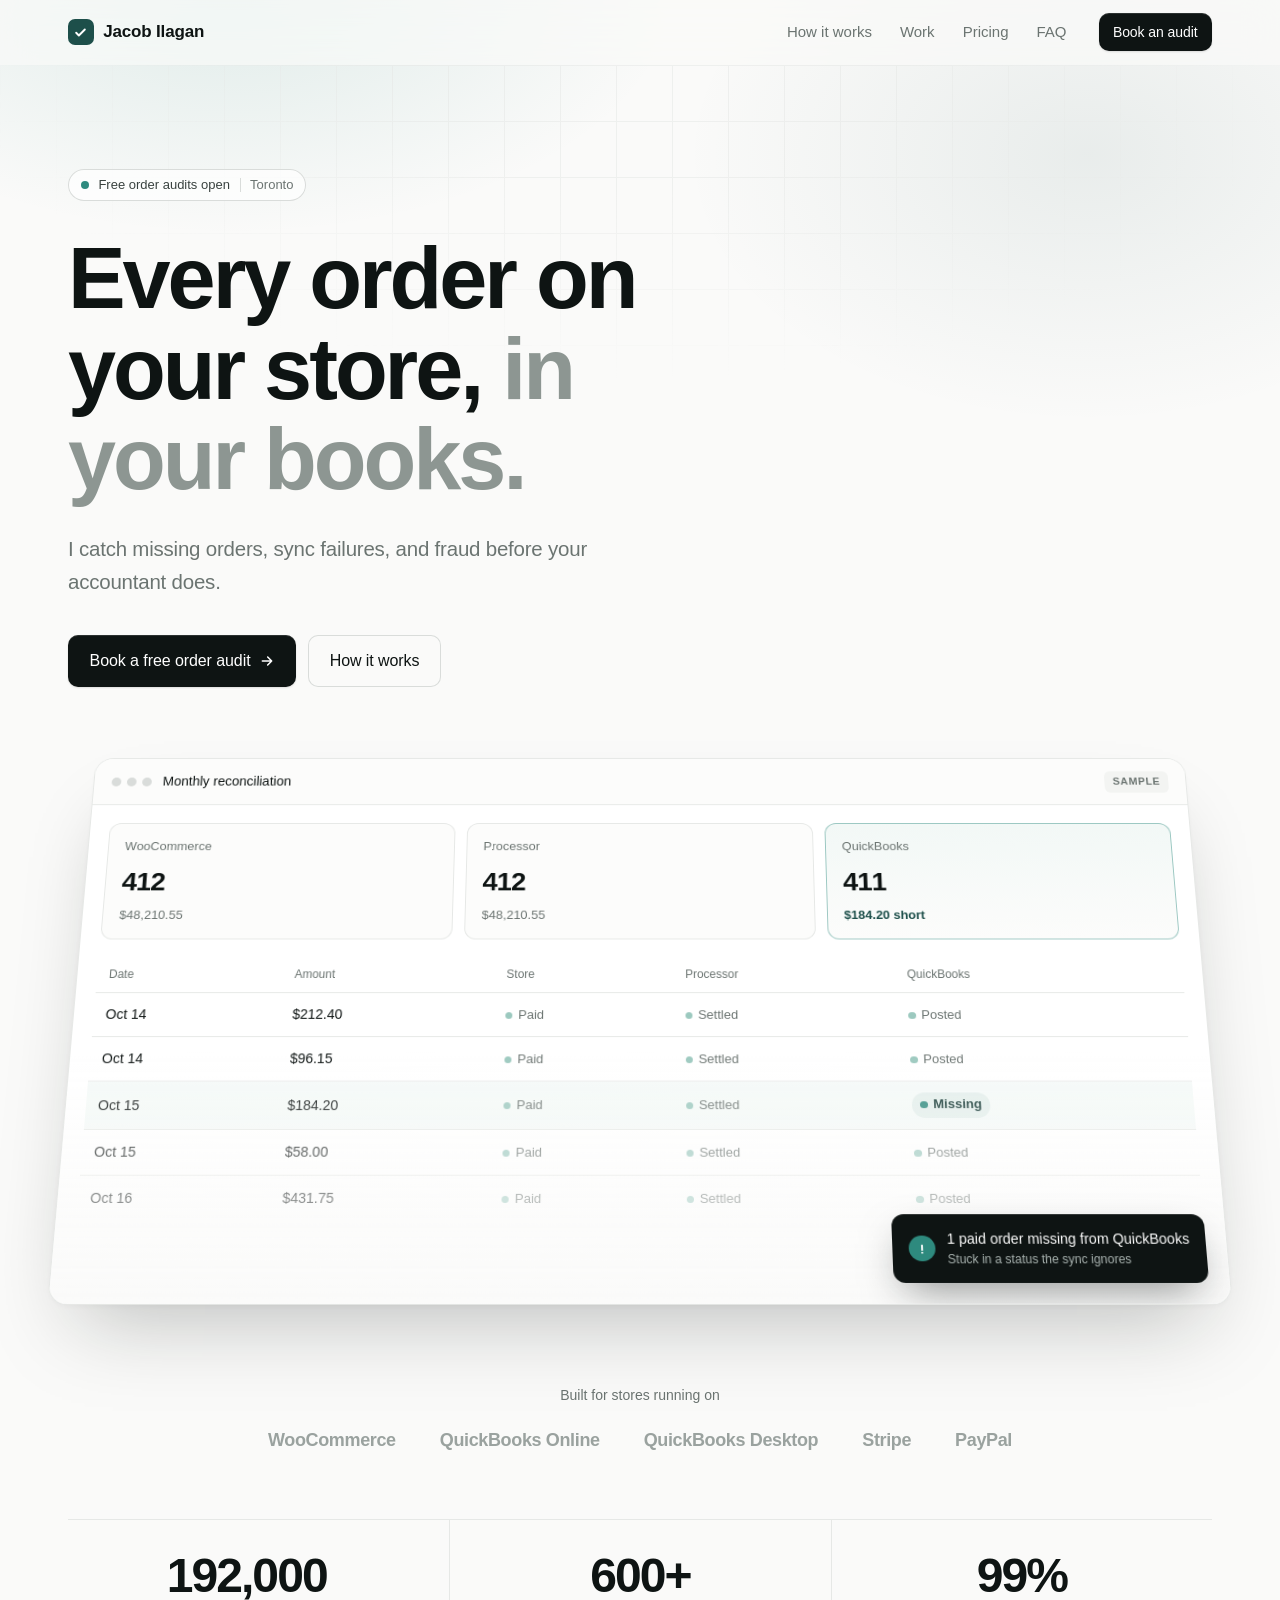
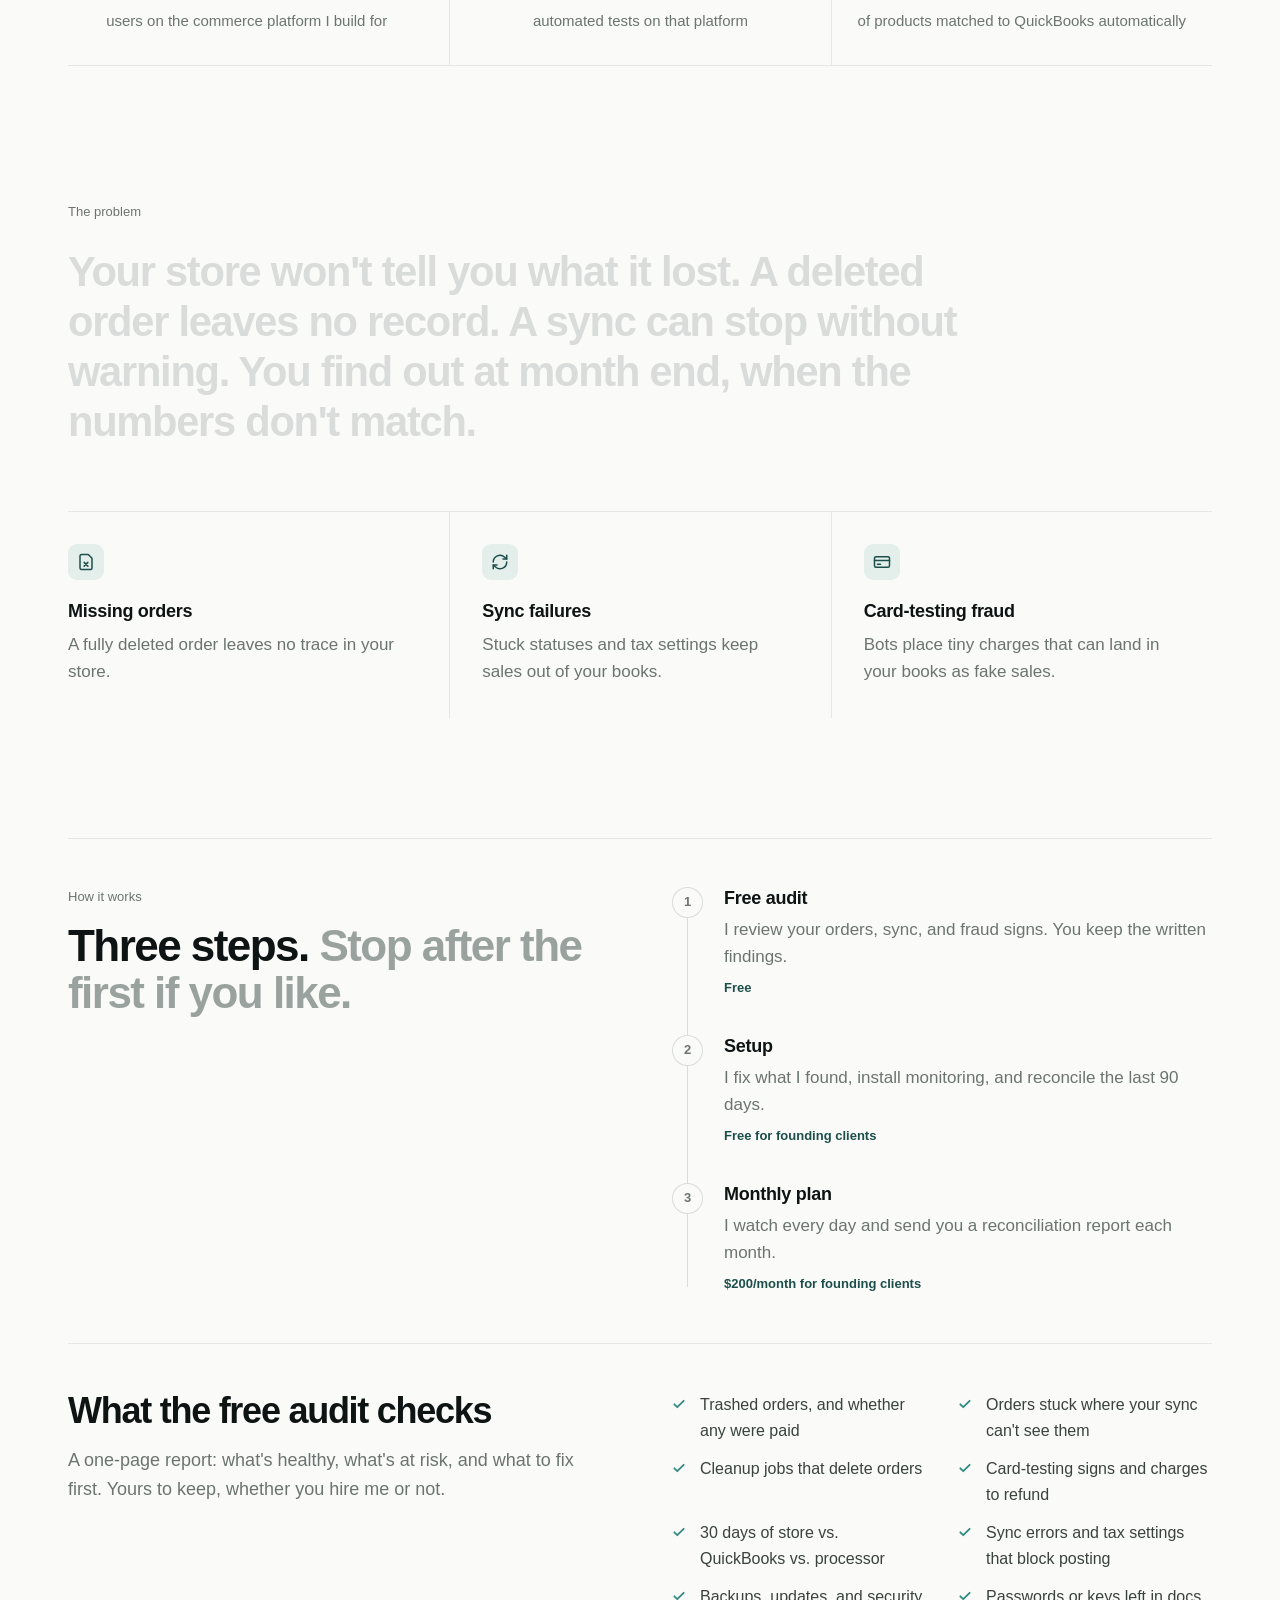
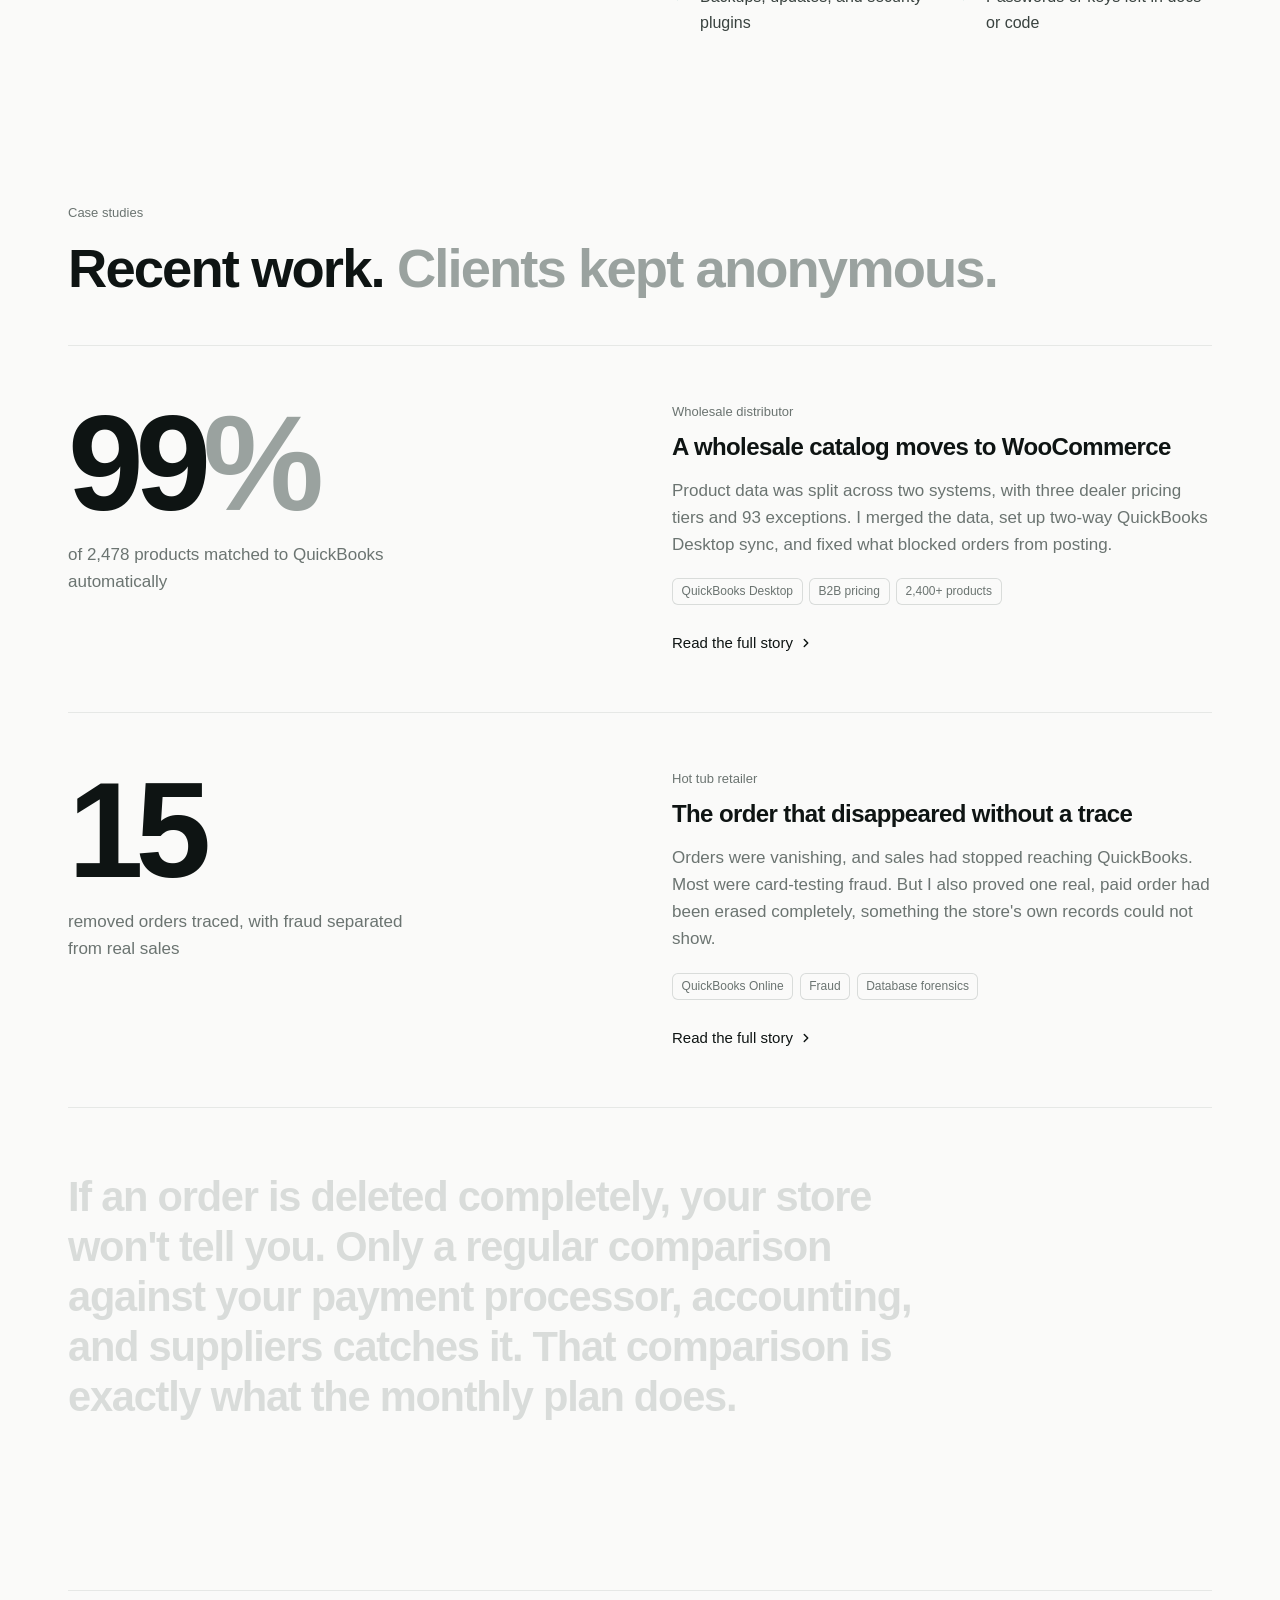
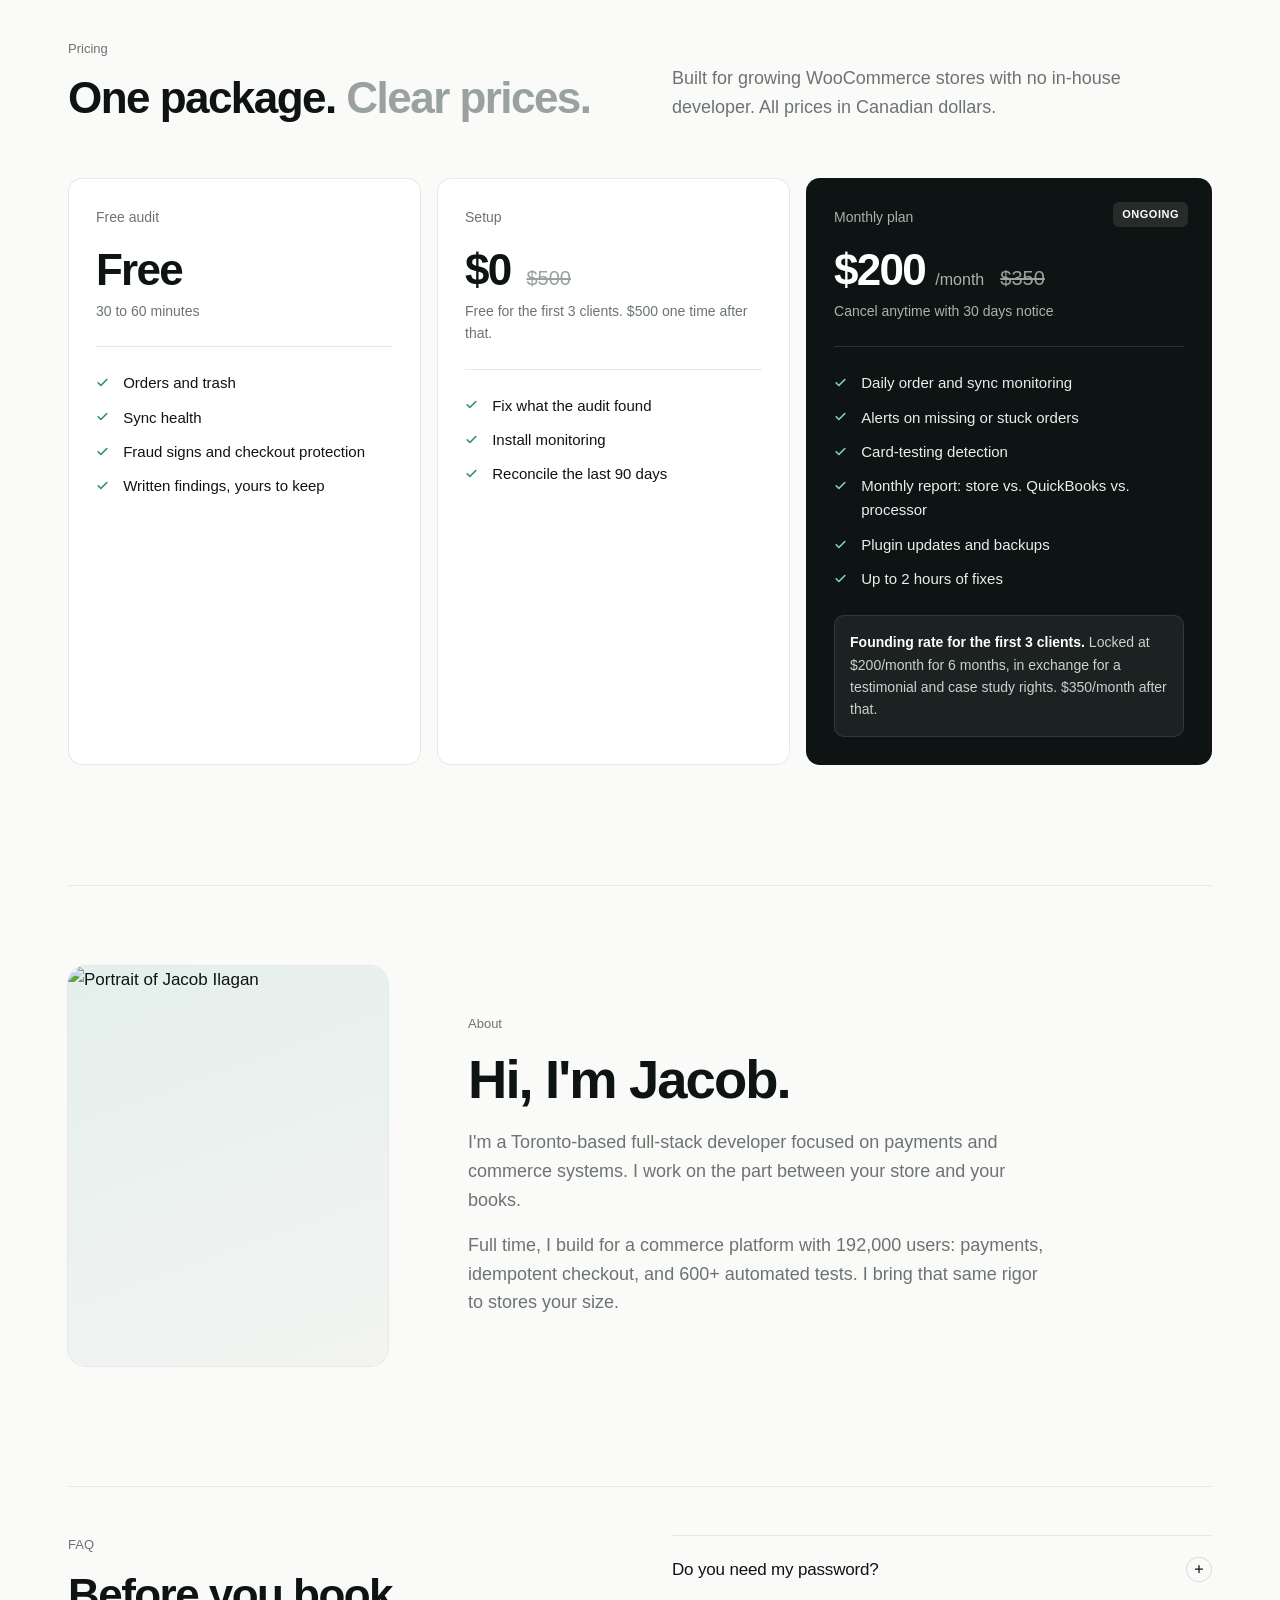
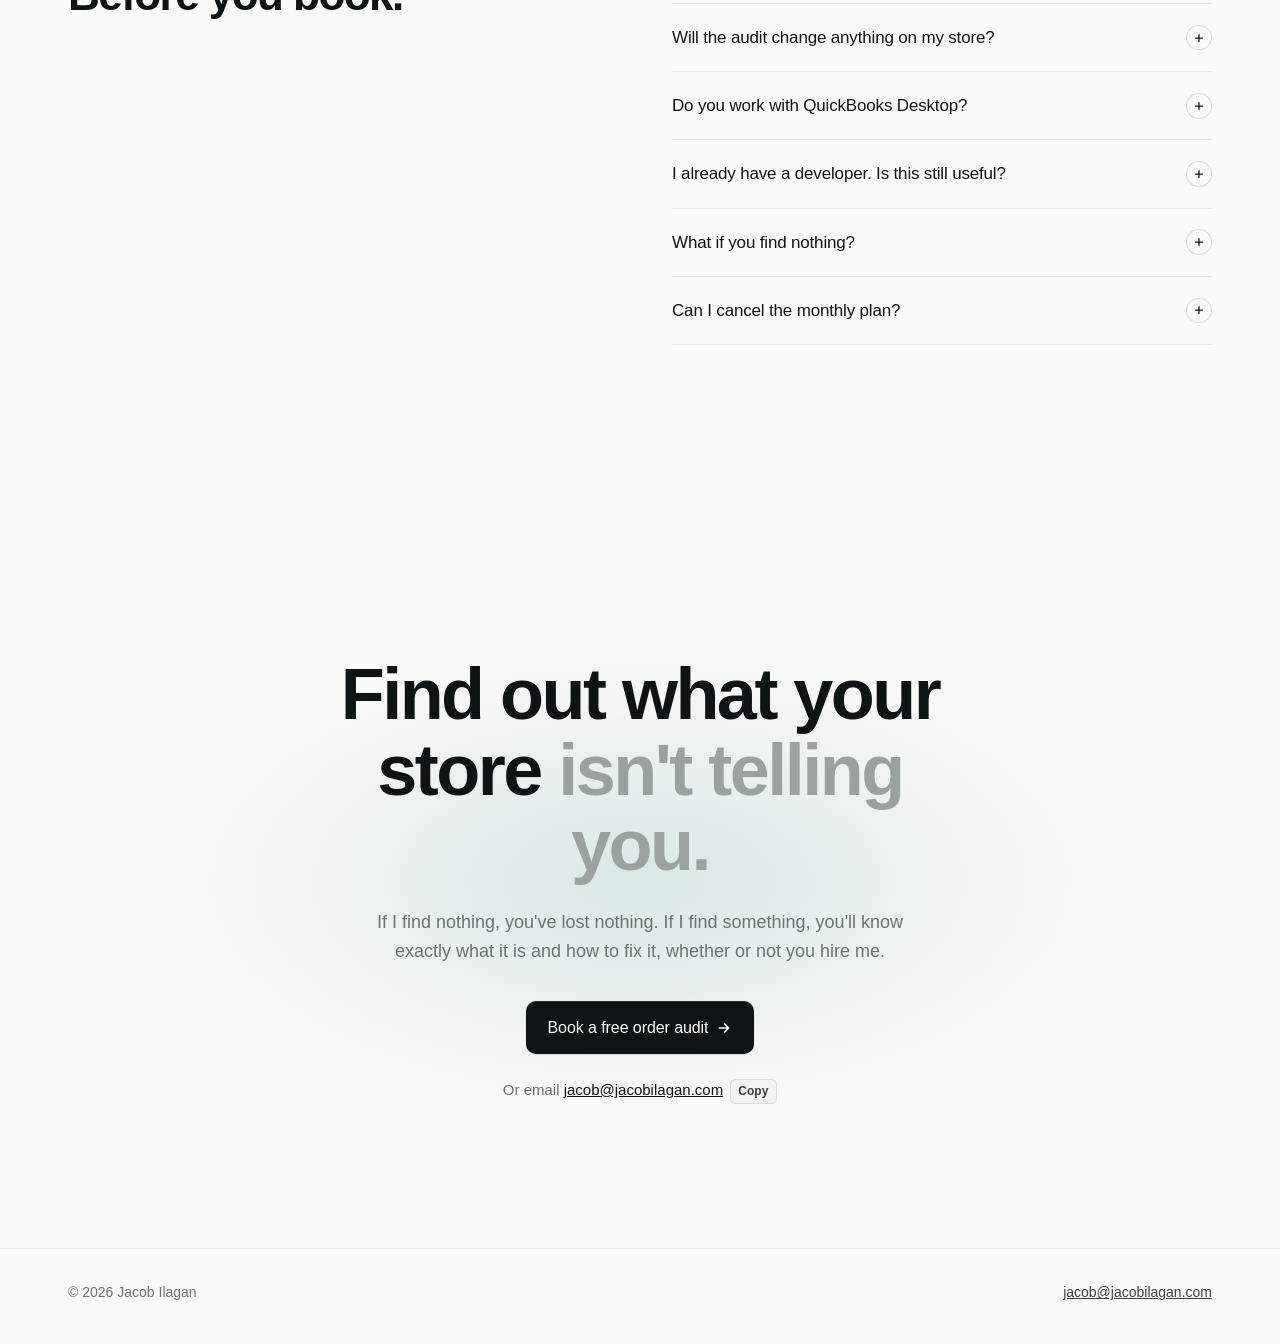
==== public/order-integrity/index.html @ 147f9727 "Make jacobilagan.com a personal portfolio, move business page The home page is now a portfolio: VetM" ====
<!doctype html>
<html lang="en">
<head>
<meta charset="utf-8">
<meta name="viewport" content="width=device-width, initial-scale=1">
<title>Order Integrity for WooCommerce and QuickBooks | Jacob Ilagan</title>
<meta name="description" content="I monitor your WooCommerce store and its QuickBooks sync so missing orders, fraud, and sync failures get caught in hours, not months later. Start with a free order audit.">
<link rel="canonical" href="https://jacobilagan.com/order-integrity/">
<meta name="theme-color" content="#fafaf9">

<meta property="og:type" content="website">
<meta property="og:url" content="https://jacobilagan.com/order-integrity/">
<meta property="og:site_name" content="Jacob Ilagan">
<meta property="og:title" content="Every order on your store, in your books. Nothing lost, nothing faked.">
<meta property="og:description" content="WooCommerce and QuickBooks order monitoring for growing stores. Missing orders, sync failures, and card-testing fraud caught in hours. Start with a free order audit.">
<meta property="og:image" content="https://jacobilagan.com/og-image.png">
<meta property="og:image:width" content="1200">
<meta property="og:image:height" content="630">
<meta property="og:image:alt" content="Every order on your store, in your books. WooCommerce and QuickBooks order integrity by Jacob Ilagan.">
<meta property="og:locale" content="en_CA">
<meta name="twitter:card" content="summary_large_image">
<meta name="twitter:title" content="Every order on your store, in your books. Nothing lost, nothing faked.">
<meta name="twitter:description" content="WooCommerce and QuickBooks order monitoring for growing stores. Start with a free order audit.">
<meta name="twitter:image" content="https://jacobilagan.com/og-image.png">

<link rel="icon" href="data:image/svg+xml,%3Csvg xmlns='http://www.w3.org/2000/svg' viewBox='0 0 32 32'%3E%3Crect width='32' height='32' rx='8' fill='%231d4f4a'/%3E%3Cpath d='M9 16.5l4.5 4.5L23 11.5' fill='none' stroke='%23fff' stroke-width='3' stroke-linecap='round' stroke-linejoin='round'/%3E%3C/svg%3E">

<script>document.documentElement.classList.add('js')</script>

<style>
  :root {
    --ink: #0e1413;
    --ink-2: #39423f;
    --muted: #6b7471;
    --faint: #9aa29f;
    --line: #e6e8e6;
    --line-2: #d9dcda;
    --bg: #fafaf9;
    --card: #ffffff;
    --soft: #f3f4f2;
    --accent: #1d4f4a;
    --accent-dark: #123632;
    --accent-bright: #2e8a7e;
    --accent-soft: #e4efec;
    --on-accent: #ffffff;
    --radius: 14px;
    --wrap: 74rem;
    --sans: -apple-system, BlinkMacSystemFont, "SF Pro Display", "Segoe UI Variable Display", "Segoe UI", Roboto, "Helvetica Neue", Arial, sans-serif;
    --mono: ui-monospace, "SF Mono", Menlo, Consolas, monospace;
    --ease: cubic-bezier(0.22, 1, 0.36, 1);
    color-scheme: light;
  }

  *, *::before, *::after { box-sizing: border-box; }
  html { -webkit-text-size-adjust: 100%; scroll-behavior: smooth; }
  body {
    margin: 0; background: var(--bg); color: var(--ink);
    font-family: var(--sans); font-size: 1.0625rem; line-height: 1.6;
    -webkit-font-smoothing: antialiased; text-rendering: optimizeLegibility;
    overflow-x: hidden;
  }
  img { max-width: 100%; height: auto; display: block; }
  a { color: inherit; }
  :focus-visible { outline: 2px solid var(--accent-bright); outline-offset: 3px; border-radius: 6px; }

  .skip { position: absolute; left: 1rem; top: -4rem; z-index: 50; background: var(--ink); color: #fff; padding: .6rem 1rem; border-radius: 8px; text-decoration: none; }
  .skip:focus { top: 1rem; }

  .wrap { max-width: var(--wrap); margin: 0 auto; padding: 0 1.25rem; }

  h1, h2, h3 { margin: 0; font-weight: 600; letter-spacing: -0.035em; line-height: 1.05; color: var(--ink); }
  h1 { font-size: clamp(2.75rem, 7.2vw, 5.4rem); }
  h2 { font-size: clamp(2rem, 4.6vw, 3.4rem); }
  h3 { font-size: 1.125rem; letter-spacing: -0.015em; line-height: 1.3; }
  p { margin: 0; }
  .dim { color: var(--faint); }
  .muted { color: var(--muted); }
  .label { font-size: .8125rem; font-weight: 500; color: var(--muted); letter-spacing: 0; }
  .mono { font-family: var(--mono); font-size: .8125rem; letter-spacing: 0; }

  section { padding: 7.5rem 0; }
  .rule { border-top: 1px solid var(--line); }

  /* Header */
  .site-header {
    position: sticky; top: 0; z-index: 30;
    background: rgba(250, 250, 249, 0.72);
    -webkit-backdrop-filter: saturate(180%) blur(16px); backdrop-filter: saturate(180%) blur(16px);
    border-bottom: 1px solid transparent; transition: border-color .3s ease;
  }
  .site-header.scrolled { border-bottom-color: var(--line); }
  .site-header .wrap { height: 4rem; display: flex; align-items: center; gap: 2rem; }
  .brand { display: inline-flex; align-items: center; gap: .6rem; font-weight: 600; text-decoration: none; letter-spacing: -0.01em; }
  .brand-mark { width: 1.6rem; height: 1.6rem; border-radius: 7px; background: var(--accent); display: grid; place-items: center; }
  .nav { display: flex; gap: 1.75rem; margin-left: auto; }
  .nav a { font-size: .9375rem; color: var(--muted); text-decoration: none; transition: color .2s ease; }
  .nav a:hover { color: var(--ink); }
  @media (max-width: 52rem) { .nav { display: none; } .site-header .btn { margin-left: auto; } }

  /* Buttons */
  .btn {
    position: relative; display: inline-flex; align-items: center; gap: .5rem; overflow: hidden;
    font-size: .9375rem; font-weight: 500; text-decoration: none; white-space: nowrap;
    padding: .7rem 1.15rem; border-radius: 10px; letter-spacing: -0.005em;
    transition: transform .25s var(--ease), background-color .2s ease, box-shadow .25s ease, color .2s ease;
  }
  .btn-primary { background: var(--ink); color: #fff; box-shadow: 0 1px 2px rgba(0,0,0,.12), inset 0 1px 0 rgba(255,255,255,.12); }
  .btn-primary:hover { background: #1d2624; transform: translateY(-1px); box-shadow: 0 8px 24px -8px rgba(14,20,19,.45); }
  .btn-primary::after {
    content: ""; position: absolute; inset: 0; transform: translateX(-120%);
    background: linear-gradient(100deg, transparent 30%, rgba(255,255,255,.22) 50%, transparent 70%);
  }
  .btn-primary:hover::after { transform: translateX(120%); transition: transform .8s var(--ease); }
  .btn-ghost { color: var(--ink); background: transparent; box-shadow: inset 0 0 0 1px var(--line-2); }
  .btn-ghost:hover { background: var(--card); box-shadow: inset 0 0 0 1px var(--faint); }
  .btn svg { transition: transform .25s var(--ease); }
  .btn:hover svg { transform: translateX(3px); }
  .btn-lg { font-size: 1rem; padding: .85rem 1.35rem; }
  .btn-sm { padding: .5rem .9rem; font-size: .875rem; }

  /* Hero */
  .hero { position: relative; padding: 6.5rem 0 0; }
  .hero::before {
    content: ""; position: absolute; inset: -10rem 0 auto; height: 52rem; z-index: -1; pointer-events: none;
    background:
      radial-gradient(40rem 22rem at 18% 10%, rgba(46, 138, 126, 0.13), transparent 70%),
      radial-gradient(36rem 24rem at 85% 30%, rgba(29, 79, 74, 0.08), transparent 70%);
  }
  .hero::after {
    content: ""; position: absolute; inset: 0 0 auto; height: 44rem; z-index: -1; pointer-events: none;
    background-image: linear-gradient(var(--line) 1px, transparent 1px), linear-gradient(90deg, var(--line) 1px, transparent 1px);
    background-size: 56px 56px; opacity: .55;
    -webkit-mask-image: radial-gradient(ellipse 70% 60% at 50% 0%, #000 30%, transparent 75%);
            mask-image: radial-gradient(ellipse 70% 60% at 50% 0%, #000 30%, transparent 75%);
  }
  .pill {
    display: inline-flex; align-items: center; gap: .6rem; text-decoration: none;
    font-size: .8125rem; color: var(--ink-2); padding: .35rem .8rem .35rem .45rem; border-radius: 999px;
    background: rgba(255,255,255,.7); box-shadow: inset 0 0 0 1px var(--line-2); margin-bottom: 2rem;
    transition: box-shadow .2s ease;
  }
  .pill:hover { box-shadow: inset 0 0 0 1px var(--faint); }
  .pill-dot { position: relative; width: .5rem; height: .5rem; border-radius: 50%; background: var(--accent-bright); margin-left: .35rem; }
  .pill-dot::after { content: ""; position: absolute; inset: -4px; border-radius: 50%; border: 2px solid var(--accent-bright); opacity: 0; animation: ping 2.4s ease-out infinite; }
  .pill .sep { width: 1px; height: .9rem; background: var(--line-2); }
  @keyframes ping { 0% { transform: scale(.6); opacity: .7; } 100% { transform: scale(1.8); opacity: 0; } }

  .hero h1 { max-width: 13ch; }
  .hero h1 .soft { color: #8d9692; }
  .hero .sub { margin-top: 1.75rem; font-size: clamp(1.125rem, 1.6vw, 1.3rem); color: var(--muted); max-width: 34rem; letter-spacing: -0.01em; }
  .hero .ctas { margin-top: 2.25rem; display: flex; flex-wrap: wrap; gap: .75rem; }

  /* Word-by-word entrance */
  .js .split .w { display: inline-block; opacity: 0; transform: translateY(.35em); filter: blur(8px); animation: wordIn .9s var(--ease) forwards; }
  @keyframes wordIn { to { opacity: 1; transform: none; filter: blur(0); } }
  .js .fade-up { opacity: 0; transform: translateY(14px); animation: wordIn 1s var(--ease) forwards; }

  /* Product shot */
  .stage { margin-top: 4.5rem; perspective: 1600px; }
  .app {
    --tilt: 1;
    position: relative; margin: 0; border-radius: 18px; background: var(--card);
    box-shadow: 0 0 0 1px var(--line), 0 2px 6px rgba(14,20,19,.04), 0 40px 80px -30px rgba(14,20,19,.28);
    transform: rotateX(calc(var(--tilt) * 14deg)) scale(calc(1 - var(--tilt) * .05));
    transform-origin: 50% 0; will-change: transform; overflow: hidden;
  }
  .app::before {
    content: ""; position: absolute; inset: 0; pointer-events: none; z-index: 3;
    background: linear-gradient(180deg, transparent 55%, var(--bg) 100%); opacity: calc(var(--tilt) * .9);
  }
  .app-bar { display: flex; align-items: center; gap: .75rem; padding: .85rem 1.1rem; border-bottom: 1px solid var(--line); background: #fcfcfb; }
  .dots { display: flex; gap: 6px; }
  .dots i { width: 10px; height: 10px; border-radius: 50%; background: var(--line-2); }
  .app-title { font-size: .875rem; font-weight: 500; }
  .tag { margin-left: auto; font-size: .6875rem; font-weight: 600; letter-spacing: .06em; text-transform: uppercase; color: var(--muted); padding: .2rem .55rem; border-radius: 6px; background: var(--soft); }
  .app-body { padding: 1.25rem 1.25rem 5rem; display: grid; gap: 1.25rem; }
  @media (max-width: 40rem) { .app-body { padding-bottom: 1.25rem; } }

  .tiles { display: grid; gap: .75rem; grid-template-columns: repeat(3, minmax(0, 1fr)); }
  .tile { border-radius: 12px; padding: 1rem 1.1rem; box-shadow: inset 0 0 0 1px var(--line); background: #fcfcfb; }
  .tile .k { font-size: .8125rem; color: var(--muted); display: flex; align-items: center; gap: .4rem; }
  .tile .v { margin-top: .4rem; font-size: clamp(1.25rem, 2.6vw, 1.75rem); font-weight: 600; letter-spacing: -0.03em; font-variant-numeric: tabular-nums; }
  .tile .s { margin-top: .15rem; font-size: .8125rem; color: var(--muted); font-variant-numeric: tabular-nums; }
  .tile.flag { box-shadow: inset 0 0 0 1px rgba(46,138,126,.45); background: linear-gradient(180deg, #f2f8f6, #fcfcfb); }
  .tile.flag .s b { color: var(--accent); font-weight: 600; }

  .table { width: 100%; border-collapse: collapse; font-size: .875rem; font-variant-numeric: tabular-nums; }
  .table th { text-align: left; font-weight: 500; color: var(--muted); font-size: .75rem; padding: .5rem .75rem; border-bottom: 1px solid var(--line); }
  .table td { padding: .7rem .75rem; border-bottom: 1px solid var(--line); white-space: nowrap; }
  .table tr:last-child td { border-bottom: 0; }
  .table td:nth-child(2) { font-weight: 500; }
  .ok, .miss { display: inline-flex; align-items: center; gap: .35rem; font-size: .8125rem; }
  .ok { color: var(--muted); }
  .ok::before { content: ""; width: .45rem; height: .45rem; border-radius: 50%; background: #9cc9bf; }
  .miss { color: var(--accent-dark); font-weight: 600; padding: .15rem .5rem; border-radius: 999px; background: var(--accent-soft); }
  .miss::before { content: ""; width: .45rem; height: .45rem; border-radius: 50%; background: var(--accent-bright); }
  .row-flag td { background: #f5faf8; }
  @media (max-width: 40rem) {
    .table .hide-sm { display: none; }
    .table th, .table td { padding-left: .4rem; padding-right: .4rem; }
    .app-body { padding: 1rem; }
    .tiles { grid-template-columns: 1fr 1fr; }
    .tiles .tile:first-child { grid-column: 1 / -1; }
  }

  .toast {
    position: absolute; right: 1.25rem; bottom: 1.25rem; z-index: 4;
    display: flex; align-items: center; gap: .75rem; padding: .8rem 1rem; border-radius: 12px;
    background: var(--ink); color: #fff; font-size: .875rem;
    box-shadow: 0 16px 40px -12px rgba(14,20,19,.5);
  }
  .toast .ic { width: 1.6rem; height: 1.6rem; border-radius: 50%; background: var(--accent-bright); display: grid; place-items: center; flex: none; }
  .toast small { display: block; color: #a9b3b0; font-size: .75rem; }
  @media (max-width: 40rem) { .toast { position: static; margin: 0 1.25rem 1.25rem; } }

  .js .app .table tbody tr { opacity: 0; transform: translateY(6px); }
  .js .app.live .table tbody tr { animation: rowIn .6s var(--ease) forwards; }
  .js .app.live .table tbody tr:nth-child(1) { animation-delay: .1s; }
  .js .app.live .table tbody tr:nth-child(2) { animation-delay: .25s; }
  .js .app.live .table tbody tr:nth-child(3) { animation-delay: .4s; }
  .js .app.live .table tbody tr:nth-child(4) { animation-delay: .55s; }
  .js .app.live .table tbody tr:nth-child(5) { animation-delay: .7s; }
  .js .app .toast { opacity: 0; transform: translateY(12px) scale(.98); }
  .js .app.live .toast { animation: rowIn .7s var(--ease) 1.3s forwards; }
  .js .app.live .tile.flag { animation: glow 2s ease-out 1.3s 1; }
  @keyframes rowIn { to { opacity: 1; transform: none; } }
  @keyframes glow { 0% { box-shadow: inset 0 0 0 1px rgba(46,138,126,.45), 0 0 0 0 rgba(46,138,126,.35); } 100% { box-shadow: inset 0 0 0 1px rgba(46,138,126,.45), 0 0 0 14px rgba(46,138,126,0); } }

  /* Tools strip */
  .tools { padding: 3.5rem 0 1rem; text-align: center; }
  .tools p { font-size: .875rem; color: var(--muted); }
  .tools ul { list-style: none; margin: 1.25rem 0 0; padding: 0; display: flex; flex-wrap: wrap; justify-content: center; gap: .75rem 2.75rem; }
  .tools li { font-size: 1.125rem; font-weight: 600; letter-spacing: -0.02em; color: var(--faint); transition: color .3s ease; }
  .tools li:hover { color: var(--ink); }

  /* Stats */
  .stats { display: grid; grid-template-columns: repeat(3, minmax(0, 1fr)); border-top: 1px solid var(--line); border-bottom: 1px solid var(--line); margin-top: 4rem; }
  .stat { padding: 2rem 1.5rem 2rem 0; }
  .stat + .stat { padding-left: 1.5rem; border-left: 1px solid var(--line); }
  .stat-num { font-size: clamp(2rem, 4.4vw, 3rem); font-weight: 600; letter-spacing: -0.04em; line-height: 1; font-variant-numeric: tabular-nums; }
  .stat p { margin-top: .6rem; font-size: .9375rem; color: var(--muted); }
  @media (max-width: 40rem) {
    .stats { grid-template-columns: 1fr; }
    .stat, .stat + .stat { padding: 1.5rem 0; border-left: 0; }
    .stat + .stat { border-top: 1px solid var(--line); }
  }

  /* Statement (scroll-lit words) */
  .statement { font-size: clamp(1.6rem, 3.4vw, 2.6rem); font-weight: 600; letter-spacing: -0.03em; line-height: 1.2; max-width: 56rem; }
  .statement .rest { color: var(--faint); }
  .js .statement.lit .rest { color: inherit; }
  .js .statement .w { transition: color .35s ease; color: var(--line-2); }
  .js .statement .w.on { color: var(--ink); }
  .js .statement .rest .w.on { color: var(--muted); }

  /* Split rows */
  .split-row { display: grid; gap: 2rem; padding: 3rem 0; border-top: 1px solid var(--line); }
  @media (min-width: 56rem) { .split-row { grid-template-columns: 1fr 1fr; gap: 4rem; } }
  .split-row h2 { font-size: clamp(1.9rem, 3.6vw, 2.75rem); }
  .split-row .body { color: var(--muted); font-size: 1.125rem; max-width: 32rem; }

  .problems { display: grid; gap: 0; grid-template-columns: repeat(auto-fit, minmax(15rem, 1fr)); border-top: 1px solid var(--line); }
  .problem { padding: 2rem 2rem 2rem 0; }
  .problem + .problem { padding-left: 2rem; border-left: 1px solid var(--line); }
  @media (max-width: 52rem) { .problem, .problem + .problem { padding: 1.75rem 0; border-left: 0; } .problem + .problem { border-top: 1px solid var(--line); } }
  .problem .ic { width: 2.25rem; height: 2.25rem; border-radius: 9px; display: grid; place-items: center; color: var(--accent); background: var(--accent-soft); margin-bottom: 1.25rem; transition: transform .4s var(--ease); }
  .problem:hover .ic { transform: translateY(-3px) rotate(-6deg); }
  .problem p { color: var(--muted); margin-top: .5rem; }

  /* Steps */
  .steps { list-style: none; margin: 0; padding: 0; position: relative; }
  .steps::before { content: ""; position: absolute; left: .95rem; top: .5rem; bottom: .5rem; width: 1px; background: var(--line-2); }
  .steps::after { content: ""; position: absolute; left: .95rem; top: .5rem; width: 1px; height: calc((100% - 1rem) * var(--progress, 1)); background: var(--accent-bright); }
  .step { position: relative; padding: 0 0 2.25rem 3.25rem; }
  .step:last-child { padding-bottom: 0; }
  .step .n { position: absolute; left: 0; top: 0; z-index: 1; width: 1.95rem; height: 1.95rem; border-radius: 50%; background: var(--bg); box-shadow: inset 0 0 0 1px var(--line-2); display: grid; place-items: center; font-size: .8125rem; font-weight: 600; color: var(--muted); transition: all .4s ease; }
  .step.on .n { background: var(--ink); color: #fff; box-shadow: none; }
  .step p { color: var(--muted); margin-top: .35rem; }
  .step .price { margin-top: .5rem; font-size: .8125rem; color: var(--accent); font-weight: 600; }

  .checklist { list-style: none; margin: 0; padding: 0; display: grid; gap: .8rem 2rem; }
  @media (min-width: 40rem) { .checklist { grid-template-columns: 1fr 1fr; } }
  .checklist li { display: grid; grid-template-columns: 1.1rem 1fr; gap: .65rem; color: var(--ink-2); font-size: 1rem; }
  .checklist svg { margin-top: .32rem; color: var(--accent-bright); }

  /* Cases */
  .case { display: grid; gap: 1.5rem 4rem; padding: 3.5rem 0; border-top: 1px solid var(--line); }
  @media (min-width: 56rem) { .case { grid-template-columns: 1fr 1fr; } }
  .case-stat { font-size: clamp(4.5rem, 12vw, 8.5rem); font-weight: 600; letter-spacing: -0.06em; line-height: .9; }
  .case-stat .unit { color: var(--faint); }
  .case-kicker { margin-top: 1rem; color: var(--muted); max-width: 22rem; }
  .case h3 { font-size: 1.5rem; letter-spacing: -0.025em; }
  .case .summary { margin-top: .9rem; color: var(--muted); font-size: 1.0625rem; }
  .tags { list-style: none; margin: 1.25rem 0 0; padding: 0; display: flex; flex-wrap: wrap; gap: .4rem; }
  .tags li { font-size: .75rem; font-weight: 500; padding: .25rem .6rem; border-radius: 6px; box-shadow: inset 0 0 0 1px var(--line-2); color: var(--muted); }
  details.story { margin-top: 1.5rem; }
  details.story summary { cursor: pointer; list-style: none; display: inline-flex; align-items: center; gap: .4rem; font-size: .9375rem; font-weight: 500; }
  details.story summary::-webkit-details-marker { display: none; }
  details.story summary svg { transition: transform .3s var(--ease); }
  details.story[open] summary svg { transform: rotate(90deg); }
  .story-body { padding-top: 1rem; color: var(--muted); font-size: .9375rem; }
  .story-body h4 { margin: 1.1rem 0 .35rem; color: var(--ink); font-size: .875rem; }
  .story-body ul, .story-body ol { margin: 0; padding-left: 1.15rem; }
  .story-body li { margin-bottom: .35rem; }
  .story-body p { margin: 0; }

  /* Pricing */
  .plans { display: grid; gap: 1rem; margin-top: 3.5rem; }
  @media (min-width: 56rem) { .plans { grid-template-columns: 1fr 1fr 1.15fr; } }
  .plan {
    position: relative; border-radius: var(--radius); padding: 1.75rem; background: var(--card);
    box-shadow: inset 0 0 0 1px var(--line); overflow: hidden; isolation: isolate;
    transition: transform .4s var(--ease), box-shadow .4s ease;
  }
  .plan::before {
    content: ""; position: absolute; inset: 0; z-index: -1; opacity: 0; transition: opacity .3s ease;
    background: radial-gradient(22rem circle at var(--mx, 50%) var(--my, 0%), rgba(46,138,126,.10), transparent 60%);
  }
  .plan:hover { transform: translateY(-3px); box-shadow: inset 0 0 0 1px var(--line-2), 0 24px 48px -24px rgba(14,20,19,.25); }
  .plan:hover::before { opacity: 1; }
  .plan .name { font-size: .875rem; font-weight: 500; color: var(--muted); }
  .plan .price { margin-top: 1.25rem; font-size: 2.75rem; font-weight: 600; letter-spacing: -0.04em; line-height: 1; }
  .plan .price small { font-size: 1rem; font-weight: 500; letter-spacing: 0; color: var(--muted); }
  .plan .price .was { font-size: 1.25rem; font-weight: 500; letter-spacing: 0; color: var(--faint); margin-left: .35rem; text-decoration-thickness: 2px; }
  .plan .note { margin-top: .5rem; font-size: .875rem; color: var(--muted); }
  .plan ul { list-style: none; margin: 1.5rem 0 0; padding: 1.5rem 0 0; border-top: 1px solid var(--line); display: grid; gap: .65rem; }
  .plan li { display: grid; grid-template-columns: 1.1rem 1fr; gap: .6rem; font-size: .9375rem; }
  .plan li svg { margin-top: .3rem; color: var(--accent-bright); }
  .plan.featured { background: var(--ink); color: #e9eeec; box-shadow: none; }
  .plan.featured::before { background: radial-gradient(22rem circle at var(--mx, 50%) var(--my, 0%), rgba(94,201,184,.18), transparent 60%); }
  .plan.featured .name, .plan.featured .note, .plan.featured .price small { color: #a9b3b0; }
  .plan.featured .price { color: #fff; }
  .plan.featured ul { border-top-color: rgba(255,255,255,.12); }
  .plan.featured li svg { color: #7fd3c5; }
  .plan .badge { position: absolute; top: 1.5rem; right: 1.5rem; font-size: .6875rem; font-weight: 600; letter-spacing: .05em; text-transform: uppercase; padding: .25rem .55rem; border-radius: 6px; background: rgba(255,255,255,.1); color: #fff; }
  .founding { margin-top: 1.5rem; padding: 1rem; border-radius: 10px; background: rgba(255,255,255,.06); box-shadow: inset 0 0 0 1px rgba(255,255,255,.1); font-size: .875rem; color: #c9d2cf; }
  .founding b { color: #fff; }
  .plans-note { margin-top: 1.25rem; font-size: .875rem; color: var(--muted); }

  /* About */
  .about { display: grid; gap: 2.5rem; align-items: center; }
  @media (min-width: 56rem) { .about { grid-template-columns: 20rem 1fr; gap: 5rem; } }
  .headshot { width: 100%; max-width: 20rem; aspect-ratio: 4 / 5; object-fit: cover; border-radius: 18px; background: linear-gradient(160deg, var(--accent-soft), var(--soft)); box-shadow: 0 0 0 1px var(--line); }
  .about .body { margin-top: 1.25rem; color: var(--muted); font-size: 1.125rem; max-width: 36rem; display: grid; gap: 1rem; }

  /* FAQ */
  .faq details { border-top: 1px solid var(--line); }
  .faq details:last-child { border-bottom: 1px solid var(--line); }
  .faq summary { cursor: pointer; list-style: none; display: flex; justify-content: space-between; align-items: center; gap: 1rem; padding: 1.25rem 0; font-weight: 500; font-size: 1.0625rem; letter-spacing: -0.01em; }
  .faq summary::-webkit-details-marker { display: none; }
  .faq summary .pm { flex: none; width: 1.6rem; height: 1.6rem; border-radius: 50%; box-shadow: inset 0 0 0 1px var(--line-2); display: grid; place-items: center; transition: transform .35s var(--ease), background-color .2s ease; }
  .faq details[open] .pm { transform: rotate(45deg); background: var(--ink); color: #fff; box-shadow: none; }
  .faq details p { padding: 0 2.5rem 1.4rem 0; color: var(--muted); }

  /* Final CTA */
  .final { position: relative; text-align: center; padding: 9rem 0; overflow: hidden; }
  .final::before {
    content: ""; position: absolute; left: 50%; top: 50%; width: 60rem; height: 30rem; transform: translate(-50%, -50%); z-index: -1;
    background: radial-gradient(closest-side, rgba(46,138,126,.16), transparent);
  }
  .final h2 { max-width: 16ch; margin: 0 auto; font-size: clamp(2.4rem, 6vw, 4.5rem); }
  .final p { margin: 1.5rem auto 0; max-width: 34rem; color: var(--muted); font-size: 1.125rem; }
  .final .ctas { margin-top: 2.25rem; display: flex; justify-content: center; flex-wrap: wrap; gap: .75rem; }
  .final .alt { margin-top: 1.5rem; font-size: .9375rem; color: var(--muted); }
  .final .alt a { color: var(--ink); }
  .copy-btn { font: inherit; font-size: .75rem; font-weight: 600; margin-left: .4rem; padding: .2rem .55rem; border-radius: 6px; border: 0; cursor: pointer; background: var(--soft); color: var(--ink-2); box-shadow: inset 0 0 0 1px var(--line-2); }
  .copy-btn:hover { background: var(--card); }

  footer { border-top: 1px solid var(--line); padding: 2rem 0 2.5rem; font-size: .875rem; color: var(--muted); }
  footer .wrap { display: flex; flex-wrap: wrap; justify-content: space-between; gap: .5rem 2rem; }
  footer a { color: var(--ink-2); }

  /* Scroll reveal */
  .js .reveal { opacity: 0; transform: translateY(20px); filter: blur(6px); transition: opacity .9s var(--ease), transform .9s var(--ease), filter .9s var(--ease); transition-delay: var(--d, 0s); }
  .js .reveal.in { opacity: 1; transform: none; filter: none; }

  @media (prefers-reduced-motion: reduce) {
    html { scroll-behavior: auto; }
    *, *::before, *::after { animation: none !important; transition: none !important; }
    .js .reveal, .js .fade-up, .js .split .w, .js .app .table tbody tr, .js .app .toast { opacity: 1 !important; transform: none !important; filter: none !important; }
    .app { transform: none !important; }
    .app::before { display: none; }
    .js .statement .w, .js .statement .w.on { color: inherit; }
    .js .statement .rest .w { color: var(--muted); }
  }

  @media (max-width: 40rem) {
    section { padding: 5rem 0; }
    .hero { padding-top: 4rem; }
    .hero .ctas .btn { flex: 1 1 100%; justify-content: center; }
    .final { padding: 6rem 0; }
  }
</style>
</head>
<body>
<a class="skip" href="#main">Skip to main content</a>

<header class="site-header">
  <div class="wrap">
    <a class="brand" href="/">
      <span class="brand-mark" aria-hidden="true"><svg width="13" height="13" viewBox="0 0 24 24" fill="none" stroke="#fff" stroke-width="3.5" stroke-linecap="round" stroke-linejoin="round"><path d="M4 12.5l5 5L20 6.5"/></svg></span>
      Jacob Ilagan
    </a>
    <nav class="nav" aria-label="Sections">
      <a href="#how">How it works</a>
      <a href="#work">Work</a>
      <a href="#pricing">Pricing</a>
      <a href="#faq">FAQ</a>
    </nav>
    <a class="btn btn-primary btn-sm" href="https://cal.com/jacob-ilagan/order-audit">Book an audit</a>
  </div>
</header>

<main id="main">

  <!-- Hero -->
  <section class="hero" aria-labelledby="hero-title">
    <div class="wrap">
      <a class="pill fade-up" href="https://cal.com/jacob-ilagan/order-audit">
        <span class="pill-dot" aria-hidden="true"></span>
        Free order audits open
        <span class="sep" aria-hidden="true"></span>
        <span class="muted">Toronto</span>
      </a>
      <h1 id="hero-title" class="split">Every order on your store, <span class="soft">in your books.</span></h1>
      <p class="sub fade-up" style="animation-delay:.55s">I catch missing orders, sync failures, and fraud before your accountant does.</p>
      <div class="ctas fade-up" style="animation-delay:.7s">
        <a class="btn btn-primary btn-lg" href="https://cal.com/jacob-ilagan/order-audit">
          Book a free order audit
          <svg width="16" height="16" viewBox="0 0 24 24" fill="none" stroke="currentColor" stroke-width="2.25" stroke-linecap="round" stroke-linejoin="round" aria-hidden="true"><path d="M5 12h14M13 6l6 6-6 6"/></svg>
        </a>
        <a class="btn btn-ghost btn-lg" href="#how">How it works</a>
      </div>

      <div class="stage fade-up" style="animation-delay:.85s">
        <figure class="app" id="app" aria-label="Sample monthly reconciliation report comparing store, payment processor, and QuickBooks">
          <div class="app-bar">
            <span class="dots" aria-hidden="true"><i></i><i></i><i></i></span>
            <span class="app-title">Monthly reconciliation</span>
            <span class="tag">Sample</span>
          </div>
          <div class="app-body">
            <div class="tiles">
              <div class="tile"><div class="k">WooCommerce</div><div class="v">412</div><div class="s">$48,210.55</div></div>
              <div class="tile"><div class="k">Processor</div><div class="v">412</div><div class="s">$48,210.55</div></div>
              <div class="tile flag"><div class="k">QuickBooks</div><div class="v">411</div><div class="s"><b>$184.20 short</b></div></div>
            </div>
            <table class="table">
              <thead><tr><th>Date</th><th>Amount</th><th>Store</th><th class="hide-sm">Processor</th><th>QuickBooks</th></tr></thead>
              <tbody>
                <tr><td>Oct 14</td><td>$212.40</td><td><span class="ok">Paid</span></td><td class="hide-sm"><span class="ok">Settled</span></td><td><span class="ok">Posted</span></td></tr>
                <tr><td>Oct 14</td><td>$96.15</td><td><span class="ok">Paid</span></td><td class="hide-sm"><span class="ok">Settled</span></td><td><span class="ok">Posted</span></td></tr>
                <tr class="row-flag"><td>Oct 15</td><td>$184.20</td><td><span class="ok">Paid</span></td><td class="hide-sm"><span class="ok">Settled</span></td><td><span class="miss">Missing</span></td></tr>
                <tr><td>Oct 15</td><td>$58.00</td><td><span class="ok">Paid</span></td><td class="hide-sm"><span class="ok">Settled</span></td><td><span class="ok">Posted</span></td></tr>
                <tr><td>Oct 16</td><td>$431.75</td><td><span class="ok">Paid</span></td><td class="hide-sm"><span class="ok">Settled</span></td><td><span class="ok">Posted</span></td></tr>
              </tbody>
            </table>
          </div>
          <div class="toast" role="note">
            <span class="ic" aria-hidden="true"><svg width="12" height="12" viewBox="0 0 24 24" fill="none" stroke="#fff" stroke-width="3.5" stroke-linecap="round"><path d="M12 5v9M12 19v.5"/></svg></span>
            <span>1 paid order missing from QuickBooks<small>Stuck in a status the sync ignores</small></span>
          </div>
        </figure>
      </div>
    </div>
  </section>

  <!-- Tools -->
  <div class="tools">
    <div class="wrap">
      <p class="reveal">Built for stores running on</p>
      <ul class="reveal" style="--d:.1s" aria-label="Supported tools">
        <li>WooCommerce</li><li>QuickBooks Online</li><li>QuickBooks Desktop</li><li>Stripe</li><li>PayPal</li>
      </ul>
      <div class="stats">
        <div class="stat reveal"><div class="stat-num" data-count="192000" data-format="comma">192,000</div><p>users on the commerce platform I build for</p></div>
        <div class="stat reveal" style="--d:.1s"><div class="stat-num" data-count="600" data-suffix="+">600+</div><p>automated tests on that platform</p></div>
        <div class="stat reveal" style="--d:.2s"><div class="stat-num" data-count="99" data-suffix="%">99%</div><p>of products matched to QuickBooks automatically</p></div>
      </div>
    </div>
  </div>

  <!-- Problem -->
  <section aria-labelledby="problem-title">
    <div class="wrap">
      <p class="label reveal" style="margin-bottom:1.5rem">The problem</p>
      <h2 id="problem-title" class="statement" data-scrub>Your store won't tell you what it lost. <span class="rest">A deleted order leaves no record. A sync can stop without warning. You find out at month end, when the numbers don't match.</span></h2>

      <div class="problems" style="margin-top:4rem">
        <div class="problem reveal">
          <div class="ic"><svg width="18" height="18" viewBox="0 0 24 24" fill="none" stroke="currentColor" stroke-width="2" stroke-linecap="round" stroke-linejoin="round" aria-hidden="true"><path d="M6 2h9l5 5v13a2 2 0 0 1-2 2H6a2 2 0 0 1-2-2V4a2 2 0 0 1 2-2z"/><path d="M9.5 12.5l5 5M14.5 12.5l-5 5"/></svg></div>
          <h3>Missing orders</h3>
          <p>A fully deleted order leaves no trace in your store.</p>
        </div>
        <div class="problem reveal" style="--d:.1s">
          <div class="ic"><svg width="18" height="18" viewBox="0 0 24 24" fill="none" stroke="currentColor" stroke-width="2" stroke-linecap="round" stroke-linejoin="round" aria-hidden="true"><path d="M3 12a9 9 0 0 1 15-6.7L21 8"/><path d="M21 3v5h-5"/><path d="M21 12a9 9 0 0 1-15 6.7L3 16"/><path d="M3 21v-5h5"/></svg></div>
          <h3>Sync failures</h3>
          <p>Stuck statuses and tax settings keep sales out of your books.</p>
        </div>
        <div class="problem reveal" style="--d:.2s">
          <div class="ic"><svg width="18" height="18" viewBox="0 0 24 24" fill="none" stroke="currentColor" stroke-width="2" stroke-linecap="round" stroke-linejoin="round" aria-hidden="true"><rect x="2" y="5" width="20" height="14" rx="2"/><path d="M2 10h20"/><path d="M6 15h4"/></svg></div>
          <h3>Card-testing fraud</h3>
          <p>Bots place tiny charges that can land in your books as fake sales.</p>
        </div>
      </div>
    </div>
  </section>

  <!-- How it works -->
  <section id="how" aria-labelledby="how-title" style="padding-top:0">
    <div class="wrap">
      <div class="split-row">
        <div class="reveal">
          <p class="label" style="margin-bottom:1rem">How it works</p>
          <h2 id="how-title">Three steps. <span class="dim">Stop after the first if you like.</span></h2>
        </div>
        <ol class="steps reveal" id="steps" style="--d:.1s">
          <li class="step"><span class="n">1</span><h3>Free audit</h3><p>I review your orders, sync, and fraud signs. You keep the written findings.</p><div class="price">Free</div></li>
          <li class="step"><span class="n">2</span><h3>Setup</h3><p>I fix what I found, install monitoring, and reconcile the last 90 days.</p><div class="price">Free for founding clients</div></li>
          <li class="step"><span class="n">3</span><h3>Monthly plan</h3><p>I watch every day and send you a reconciliation report each month.</p><div class="price">$200/month for founding clients</div></li>
        </ol>
      </div>
      <div class="split-row">
        <div class="reveal">
          <h2 style="font-size:clamp(1.6rem,3vw,2.25rem)">What the free audit checks</h2>
          <p class="body" style="margin-top:1rem;color:var(--muted)">A one-page report: what's healthy, what's at risk, and what to fix first. Yours to keep, whether you hire me or not.</p>
        </div>
        <ul class="checklist reveal" style="--d:.1s">
          <li><svg width="14" height="14" viewBox="0 0 24 24" fill="none" stroke="currentColor" stroke-width="3" stroke-linecap="round" stroke-linejoin="round" aria-hidden="true"><path d="M4 12.5l5 5L20 6.5"/></svg>Trashed orders, and whether any were paid</li>
          <li><svg width="14" height="14" viewBox="0 0 24 24" fill="none" stroke="currentColor" stroke-width="3" stroke-linecap="round" stroke-linejoin="round" aria-hidden="true"><path d="M4 12.5l5 5L20 6.5"/></svg>Orders stuck where your sync can't see them</li>
          <li><svg width="14" height="14" viewBox="0 0 24 24" fill="none" stroke="currentColor" stroke-width="3" stroke-linecap="round" stroke-linejoin="round" aria-hidden="true"><path d="M4 12.5l5 5L20 6.5"/></svg>Cleanup jobs that delete orders</li>
          <li><svg width="14" height="14" viewBox="0 0 24 24" fill="none" stroke="currentColor" stroke-width="3" stroke-linecap="round" stroke-linejoin="round" aria-hidden="true"><path d="M4 12.5l5 5L20 6.5"/></svg>Card-testing signs and charges to refund</li>
          <li><svg width="14" height="14" viewBox="0 0 24 24" fill="none" stroke="currentColor" stroke-width="3" stroke-linecap="round" stroke-linejoin="round" aria-hidden="true"><path d="M4 12.5l5 5L20 6.5"/></svg>30 days of store vs. QuickBooks vs. processor</li>
          <li><svg width="14" height="14" viewBox="0 0 24 24" fill="none" stroke="currentColor" stroke-width="3" stroke-linecap="round" stroke-linejoin="round" aria-hidden="true"><path d="M4 12.5l5 5L20 6.5"/></svg>Sync errors and tax settings that block posting</li>
          <li><svg width="14" height="14" viewBox="0 0 24 24" fill="none" stroke="currentColor" stroke-width="3" stroke-linecap="round" stroke-linejoin="round" aria-hidden="true"><path d="M4 12.5l5 5L20 6.5"/></svg>Backups, updates, and security plugins</li>
          <li><svg width="14" height="14" viewBox="0 0 24 24" fill="none" stroke="currentColor" stroke-width="3" stroke-linecap="round" stroke-linejoin="round" aria-hidden="true"><path d="M4 12.5l5 5L20 6.5"/></svg>Passwords or keys left in docs or code</li>
        </ul>
      </div>
    </div>
  </section>

  <!-- Work -->
  <section id="work" aria-labelledby="work-title" style="padding-top:0">
    <div class="wrap">
      <div class="reveal" style="margin-bottom:3rem">
        <p class="label" style="margin-bottom:1rem">Case studies</p>
        <h2 id="work-title">Recent work. <span class="dim">Clients kept anonymous.</span></h2>
      </div>

      <article class="case" aria-labelledby="case-a">
        <div class="reveal">
          <div class="case-stat" data-count="99" data-suffix="%">99<span class="unit">%</span></div>
          <p class="case-kicker">of 2,478 products matched to QuickBooks automatically</p>
        </div>
        <div class="reveal" style="--d:.1s">
          <p class="label" style="margin-bottom:.5rem">Wholesale distributor</p>
          <h3 id="case-a">A wholesale catalog moves to WooCommerce</h3>
          <p class="summary">Product data was split across two systems, with three dealer pricing tiers and 93 exceptions. I merged the data, set up two-way QuickBooks Desktop sync, and fixed what blocked orders from posting.</p>
          <ul class="tags" aria-label="Topics"><li>QuickBooks Desktop</li><li>B2B pricing</li><li>2,400+ products</li></ul>
          <details class="story">
            <summary>Read the full story <svg width="14" height="14" viewBox="0 0 24 24" fill="none" stroke="currentColor" stroke-width="2.5" stroke-linecap="round" stroke-linejoin="round" aria-hidden="true"><path d="M9 6l6 6-6 6"/></svg></summary>
            <div class="story-body">
              <h4>The client</h4>
              <p>A B2B wholesale distributor of hot tub and pool parts, selling to dealers, technicians, and contractors. Leaving a legacy e-commerce platform, with accounting in QuickBooks Desktop on a local office machine.</p>
              <h4>The problem</h4>
              <ul>
                <li>Prices lived in the QuickBooks price list. Categories and images lived in the old platform's export. Some products existed in only one of them.</li>
                <li>Three customer tiers with different discounts, plus 93 products where the top tier pays a different rate.</li>
                <li>Orders had to reach QuickBooks Desktop on a local PC, not a cloud system.</li>
              </ul>
              <h4>What I did</h4>
              <ol>
                <li>Wrote a Python data merge that joined both sources on SKU, calculated every price tier, flagged the exceptions, and produced review reports. The owner signed off before anything was imported.</li>
                <li>Imported the full catalog and configured B2B tiered pricing with override rules for every exception. Prices are hidden from guests.</li>
                <li>Migrated the site to production after the standard migration tool failed on size, compressing it by 65% with a different approach.</li>
                <li>Set up two-way sync. Orders, customers, and payments flow into QuickBooks as sales orders for staff review. Inventory flows back to the store hourly.</li>
                <li>Debugged the integration end to end: an outdated TLS certificate on the office PC, orders stuck in a status the sync ignored, and a sales tax code error that blocked posting.</li>
              </ol>
              <h4>Outcome</h4>
              <ul>
                <li>2,455 of 2,478 products matched automatically. The remaining 23 were discontinued or placeholder items.</li>
                <li>All 93 pricing exceptions configured as specified.</li>
                <li>Staff review every web order in QuickBooks instead of re-keying it.</li>
              </ul>
            </div>
          </details>
        </div>
      </article>

      <article class="case" aria-labelledby="case-b">
        <div class="reveal">
          <div class="case-stat" data-count="15">15</div>
          <p class="case-kicker">removed orders traced, with fraud separated from real sales</p>
        </div>
        <div class="reveal" style="--d:.1s">
          <p class="label" style="margin-bottom:.5rem">Hot tub retailer</p>
          <h3 id="case-b">The order that disappeared without a trace</h3>
          <p class="summary">Orders were vanishing, and sales had stopped reaching QuickBooks. Most were card-testing fraud. But I also proved one real, paid order had been erased completely, something the store's own records could not show.</p>
          <ul class="tags" aria-label="Topics"><li>QuickBooks Online</li><li>Fraud</li><li>Database forensics</li></ul>
          <details class="story">
            <summary>Read the full story <svg width="14" height="14" viewBox="0 0 24 24" fill="none" stroke="currentColor" stroke-width="2.5" stroke-linecap="round" stroke-linejoin="round" aria-hidden="true"><path d="M9 6l6 6-6 6"/></svg></summary>
            <div class="story-body">
              <h4>The client</h4>
              <p>A hot tub retailer selling parts online through WooCommerce, with accounting in QuickBooks Online.</p>
              <h4>The problem</h4>
              <p>Orders were vanishing from the store while still showing up elsewhere. Separately, website sales had stopped reaching QuickBooks. Nobody could say what was missing or why.</p>
              <h4>What I did</h4>
              <ol>
                <li>Mapped where the store keeps its orders. Wrote forensic database queries to profile every status, list trashed orders, and sweep for paid orders no longer live.</li>
                <li>Found that most disappearing orders were card-testing fraud, cleared in daily batches. Of 15 removed orders, 14 never took payment. I flagged the one that did so it could be refunded.</li>
                <li>Built a risk flag that marks any removed order as paid if it had payment evidence before deletion.</li>
                <li>The owner then produced a supplier invoice for a real order that should have existed. I searched by name, address, phone, postal code, part number, and user account. Nothing. The order and its line items were gone entirely.</li>
                <li>Documented everything in a handoff report and set up a new QuickBooks sync that only posts paid orders, so fraud never reaches the books.</li>
              </ol>
              <h4>Outcome</h4>
              <ul>
                <li>15 removed orders analyzed and classified.</li>
                <li>One genuine paid order proven lost, exposing a blind spot a database check alone can't catch.</li>
                <li>Fraud kept out of accounting going forward.</li>
              </ul>
            </div>
          </details>
        </div>
      </article>

      <div class="split-row" style="padding-top:4rem">
        <p class="statement" data-scrub style="grid-column:1/-1">If an order is deleted completely, your store won't tell you. <span class="rest">Only a regular comparison against your payment processor, accounting, and suppliers catches it. That comparison is exactly what the monthly plan does.</span></p>
      </div>
    </div>
  </section>

  <!-- Pricing -->
  <section id="pricing" aria-labelledby="pricing-title" style="padding-top:0">
    <div class="wrap">
      <div class="split-row" style="padding-bottom:0">
        <div class="reveal">
          <p class="label" style="margin-bottom:1rem">Pricing</p>
          <h2 id="pricing-title">One package. <span class="dim">Clear prices.</span></h2>
        </div>
        <p class="body reveal" style="--d:.1s;align-self:end">Built for growing WooCommerce stores with no in-house developer. All prices in Canadian dollars.</p>
      </div>

      <div class="plans">
        <article class="plan reveal">
          <p class="name">Free audit</p>
          <p class="price">Free</p>
          <p class="note">30 to 60 minutes</p>
          <ul>
            <li><svg width="13" height="13" viewBox="0 0 24 24" fill="none" stroke="currentColor" stroke-width="3" stroke-linecap="round" stroke-linejoin="round" aria-hidden="true"><path d="M4 12.5l5 5L20 6.5"/></svg>Orders and trash</li>
            <li><svg width="13" height="13" viewBox="0 0 24 24" fill="none" stroke="currentColor" stroke-width="3" stroke-linecap="round" stroke-linejoin="round" aria-hidden="true"><path d="M4 12.5l5 5L20 6.5"/></svg>Sync health</li>
            <li><svg width="13" height="13" viewBox="0 0 24 24" fill="none" stroke="currentColor" stroke-width="3" stroke-linecap="round" stroke-linejoin="round" aria-hidden="true"><path d="M4 12.5l5 5L20 6.5"/></svg>Fraud signs and checkout protection</li>
            <li><svg width="13" height="13" viewBox="0 0 24 24" fill="none" stroke="currentColor" stroke-width="3" stroke-linecap="round" stroke-linejoin="round" aria-hidden="true"><path d="M4 12.5l5 5L20 6.5"/></svg>Written findings, yours to keep</li>
          </ul>
        </article>
        <article class="plan reveal" style="--d:.08s">
          <p class="name">Setup</p>
          <p class="price">$0 <s class="was">$500</s></p>
          <p class="note">Free for the first 3 clients. $500 one time after that.</p>
          <ul>
            <li><svg width="13" height="13" viewBox="0 0 24 24" fill="none" stroke="currentColor" stroke-width="3" stroke-linecap="round" stroke-linejoin="round" aria-hidden="true"><path d="M4 12.5l5 5L20 6.5"/></svg>Fix what the audit found</li>
            <li><svg width="13" height="13" viewBox="0 0 24 24" fill="none" stroke="currentColor" stroke-width="3" stroke-linecap="round" stroke-linejoin="round" aria-hidden="true"><path d="M4 12.5l5 5L20 6.5"/></svg>Install monitoring</li>
            <li><svg width="13" height="13" viewBox="0 0 24 24" fill="none" stroke="currentColor" stroke-width="3" stroke-linecap="round" stroke-linejoin="round" aria-hidden="true"><path d="M4 12.5l5 5L20 6.5"/></svg>Reconcile the last 90 days</li>
          </ul>
        </article>
        <article class="plan featured reveal" style="--d:.16s">
          <span class="badge">Ongoing</span>
          <p class="name">Monthly plan</p>
          <p class="price">$200 <small>/month</small> <s class="was">$350</s></p>
          <p class="note">Cancel anytime with 30 days notice</p>
          <ul>
            <li><svg width="13" height="13" viewBox="0 0 24 24" fill="none" stroke="currentColor" stroke-width="3" stroke-linecap="round" stroke-linejoin="round" aria-hidden="true"><path d="M4 12.5l5 5L20 6.5"/></svg>Daily order and sync monitoring</li>
            <li><svg width="13" height="13" viewBox="0 0 24 24" fill="none" stroke="currentColor" stroke-width="3" stroke-linecap="round" stroke-linejoin="round" aria-hidden="true"><path d="M4 12.5l5 5L20 6.5"/></svg>Alerts on missing or stuck orders</li>
            <li><svg width="13" height="13" viewBox="0 0 24 24" fill="none" stroke="currentColor" stroke-width="3" stroke-linecap="round" stroke-linejoin="round" aria-hidden="true"><path d="M4 12.5l5 5L20 6.5"/></svg>Card-testing detection</li>
            <li><svg width="13" height="13" viewBox="0 0 24 24" fill="none" stroke="currentColor" stroke-width="3" stroke-linecap="round" stroke-linejoin="round" aria-hidden="true"><path d="M4 12.5l5 5L20 6.5"/></svg>Monthly report: store vs. QuickBooks vs. processor</li>
            <li><svg width="13" height="13" viewBox="0 0 24 24" fill="none" stroke="currentColor" stroke-width="3" stroke-linecap="round" stroke-linejoin="round" aria-hidden="true"><path d="M4 12.5l5 5L20 6.5"/></svg>Plugin updates and backups</li>
            <li><svg width="13" height="13" viewBox="0 0 24 24" fill="none" stroke="currentColor" stroke-width="3" stroke-linecap="round" stroke-linejoin="round" aria-hidden="true"><path d="M4 12.5l5 5L20 6.5"/></svg>Up to 2 hours of fixes</li>
          </ul>
          <p class="founding"><b>Founding rate for the first 3 clients.</b> Locked at $200/month for 6 months, in exchange for a testimonial and case study rights. $350/month after that.</p>
        </article>
      </div>
    </div>
  </section>

  <!-- About -->
  <section aria-labelledby="about-title" style="padding-top:0">
    <div class="wrap">
      <div class="about rule" style="padding-top:5rem">
        <img class="headshot reveal" src="/headshot.jpg" alt="Portrait of Jacob Ilagan" width="640" height="800" loading="lazy" decoding="async">
        <div class="reveal" style="--d:.1s">
          <p class="label" style="margin-bottom:1rem">About</p>
          <h2 id="about-title">Hi, I'm Jacob.</h2>
          <div class="body">
            <p>I'm a Toronto-based full-stack developer focused on payments and commerce systems. I work on the part between your store and your books.</p>
            <p>Full time, I build for a commerce platform with 192,000 users: payments, idempotent checkout, and 600+ automated tests. I bring that same rigor to stores your size.</p>
          </div>
        </div>
      </div>
    </div>
  </section>

  <!-- FAQ -->
  <section id="faq" aria-labelledby="faq-title" style="padding-top:0">
    <div class="wrap">
      <div class="split-row">
        <div class="reveal">
          <p class="label" style="margin-bottom:1rem">FAQ</p>
          <h2 id="faq-title">Before you book.</h2>
        </div>
        <div class="faq reveal" style="--d:.1s">
          <details><summary>Do you need my password?<span class="pm" aria-hidden="true"><svg width="12" height="12" viewBox="0 0 24 24" fill="none" stroke="currentColor" stroke-width="2.5" stroke-linecap="round"><path d="M12 5v14M5 12h14"/></svg></span></summary><p>No. For the audit, you create a separate admin account for me. You can delete it the moment we're done. I never ask for your own login.</p></details>
          <details><summary>Will the audit change anything on my store?<span class="pm" aria-hidden="true"><svg width="12" height="12" viewBox="0 0 24 24" fill="none" stroke="currentColor" stroke-width="2.5" stroke-linecap="round"><path d="M12 5v14M5 12h14"/></svg></span></summary><p>No. The audit is review only. Nothing gets fixed or changed until you say so.</p></details>
          <details><summary>Do you work with QuickBooks Desktop?<span class="pm" aria-hidden="true"><svg width="12" height="12" viewBox="0 0 24 24" fill="none" stroke="currentColor" stroke-width="2.5" stroke-linecap="round"><path d="M12 5v14M5 12h14"/></svg></span></summary><p>Yes. I work with QuickBooks Online and QuickBooks Desktop, including Desktop running on a PC in your office.</p></details>
          <details><summary>I already have a developer. Is this still useful?<span class="pm" aria-hidden="true"><svg width="12" height="12" viewBox="0 0 24 24" fill="none" stroke="currentColor" stroke-width="2.5" stroke-linecap="round"><path d="M12 5v14M5 12h14"/></svg></span></summary><p>Yes. The audit report is yours, so you can hand it to them. The monthly plan covers checking most developers don't do: comparing your store against QuickBooks and your payment processor, every month.</p></details>
          <details><summary>What if you find nothing?<span class="pm" aria-hidden="true"><svg width="12" height="12" viewBox="0 0 24 24" fill="none" stroke="currentColor" stroke-width="2.5" stroke-linecap="round"><path d="M12 5v14M5 12h14"/></svg></span></summary><p>Then you've lost nothing. You'll know your orders and your books line up, and you keep the written report.</p></details>
          <details><summary>Can I cancel the monthly plan?<span class="pm" aria-hidden="true"><svg width="12" height="12" viewBox="0 0 24 24" fill="none" stroke="currentColor" stroke-width="2.5" stroke-linecap="round"><path d="M12 5v14M5 12h14"/></svg></span></summary><p>Yes. Cancel anytime with 30 days notice.</p></details>
        </div>
      </div>
    </div>
  </section>

  <!-- Final CTA -->
  <section class="final" aria-labelledby="cta-title">
    <div class="wrap">
      <h2 id="cta-title" class="reveal">Find out what your store <span class="dim">isn't telling you.</span></h2>
      <p class="reveal" style="--d:.1s">If I find nothing, you've lost nothing. If I find something, you'll know exactly what it is and how to fix it, whether or not you hire me.</p>
      <div class="ctas reveal" style="--d:.2s">
        <a class="btn btn-primary btn-lg" href="https://cal.com/jacob-ilagan/order-audit">
          Book a free order audit
          <svg width="16" height="16" viewBox="0 0 24 24" fill="none" stroke="currentColor" stroke-width="2.25" stroke-linecap="round" stroke-linejoin="round" aria-hidden="true"><path d="M5 12h14M13 6l6 6-6 6"/></svg>
        </a>
      </div>
      <p class="alt reveal" style="--d:.25s">Or email <a href="mailto:jacob@jacobilagan.com">jacob@jacobilagan.com</a><button class="copy-btn" type="button" data-copy="jacob@jacobilagan.com" hidden>Copy</button></p>
    </div>
  </section>

</main>

<footer>
  <div class="wrap">
    <p>&copy; 2026 Jacob Ilagan</p>
    <p><a href="mailto:jacob@jacobilagan.com">jacob@jacobilagan.com</a></p>
  </div>
</footer>

<script>
(function () {
  var header = document.querySelector('.site-header');
  var reduce = window.matchMedia('(prefers-reduced-motion: reduce)').matches;

  // Copy-email buttons, shown only where the clipboard API works
  if (navigator.clipboard) {
    document.querySelectorAll('[data-copy]').forEach(function (btn) {
      btn.hidden = false;
      btn.addEventListener('click', function () {
        navigator.clipboard.writeText(btn.dataset.copy).then(function () {
          btn.textContent = 'Copied';
          setTimeout(function () { btn.textContent = 'Copy'; }, 2000);
        });
      });
    });
  }

  // Wrap each word in a span (keeps nested spans like .soft and .rest)
  var wrapWords = function (root) {
    var walker = document.createTreeWalker(root, NodeFilter.SHOW_TEXT);
    var nodes = [];
    while (walker.nextNode()) nodes.push(walker.currentNode);
    nodes.forEach(function (node) {
      var frag = document.createDocumentFragment();
      node.textContent.split(/(\s+)/).forEach(function (part) {
        if (!part) return;
        if (/^\s+$/.test(part)) { frag.appendChild(document.createTextNode(part)); return; }
        var s = document.createElement('span');
        s.className = 'w';
        s.textContent = part;
        frag.appendChild(s);
      });
      node.parentNode.replaceChild(frag, node);
    });
    return root.querySelectorAll('.w');
  };

  if (!reduce) {
    // Hero headline: words blur in one after another
    wrapWords(document.querySelector('.hero h1.split')).forEach(function (w, i) {
      w.style.animationDelay = (0.08 + i * 0.06) + 's';
    });
  }

  var scrubbers = [];
  if (!reduce) {
    document.querySelectorAll('[data-scrub]').forEach(function (el) {
      scrubbers.push({ el: el, words: wrapWords(el) });
    });
  }

  var app = document.getElementById('app');
  var steps = document.getElementById('steps');
  var stepItems = steps.querySelectorAll('.step');

  var onScroll = function () {
    var vh = window.innerHeight;
    header.classList.toggle('scrolled', window.scrollY > 8);
    if (reduce) return;

    // Product shot flattens as you scroll
    var r = app.getBoundingClientRect();
    var t = Math.max(0, Math.min(1, (r.top - vh * 0.15) / (vh * 0.6)));
    app.style.setProperty('--tilt', t.toFixed(3));

    // Statements light up word by word
    scrubbers.forEach(function (s) {
      var b = s.el.getBoundingClientRect();
      var p = Math.max(0, Math.min(1, (vh * 0.85 - b.top) / (vh * 0.55)));
      var lit = Math.round(p * s.words.length);
      s.words.forEach(function (w, i) { w.classList.toggle('on', i < lit); });
    });

    // Step line fills and dots turn on
    var sb = steps.getBoundingClientRect();
    var sp = Math.max(0, Math.min(1, (vh * 0.7 - sb.top) / sb.height));
    steps.style.setProperty('--progress', sp.toFixed(3));
    stepItems.forEach(function (li, i) { li.classList.toggle('on', sp >= i / stepItems.length + 0.02); });
  };
  window.addEventListener('scroll', onScroll, { passive: true });
  window.addEventListener('resize', onScroll);
  onScroll();

  // Pricing cards: soft spotlight follows the cursor
  document.querySelectorAll('.plan').forEach(function (card) {
    card.addEventListener('pointermove', function (e) {
      var b = card.getBoundingClientRect();
      card.style.setProperty('--mx', (e.clientX - b.left) + 'px');
      card.style.setProperty('--my', (e.clientY - b.top) + 'px');
    });
  });

  var reveals = document.querySelectorAll('.reveal');
  if (reduce || !('IntersectionObserver' in window)) {
    reveals.forEach(function (el) { el.classList.add('in'); });
    app.classList.add('live');
    stepItems.forEach(function (li) { li.classList.add('on'); });
    return;
  }

  var countUp = function (el) {
    var target = +el.dataset.count, suffix = el.dataset.suffix || '', comma = el.dataset.format === 'comma';
    var unit = el.querySelector('.unit');
    var start = null, dur = 1500;
    var fmt = function (n) { return comma ? n.toLocaleString('en-CA') : String(n); };
    var paint = function (n) {
      if (unit) { el.firstChild.textContent = fmt(n); }
      else { el.textContent = fmt(n) + suffix; }
    };
    var tick = function (t) {
      if (!start) start = t;
      var p = Math.min((t - start) / dur, 1);
      paint(Math.round(target * (1 - Math.pow(1 - p, 4))));
      if (p < 1) requestAnimationFrame(tick);
    };
    paint(0);
    requestAnimationFrame(tick);
  };

  var io = new IntersectionObserver(function (entries) {
    entries.forEach(function (e) {
      if (!e.isIntersecting) return;
      e.target.classList.add('in');
      var n = e.target.matches('[data-count]') ? e.target : e.target.querySelector('[data-count]');
      if (n) countUp(n);
      io.unobserve(e.target);
    });
  }, { threshold: 0.15, rootMargin: '0px 0px -40px 0px' });
  reveals.forEach(function (el) { io.observe(el); });

  // Start the report animation once the hero has settled
  setTimeout(function () { app.classList.add('live'); }, 900);
})();
</script>
</body>
</html>
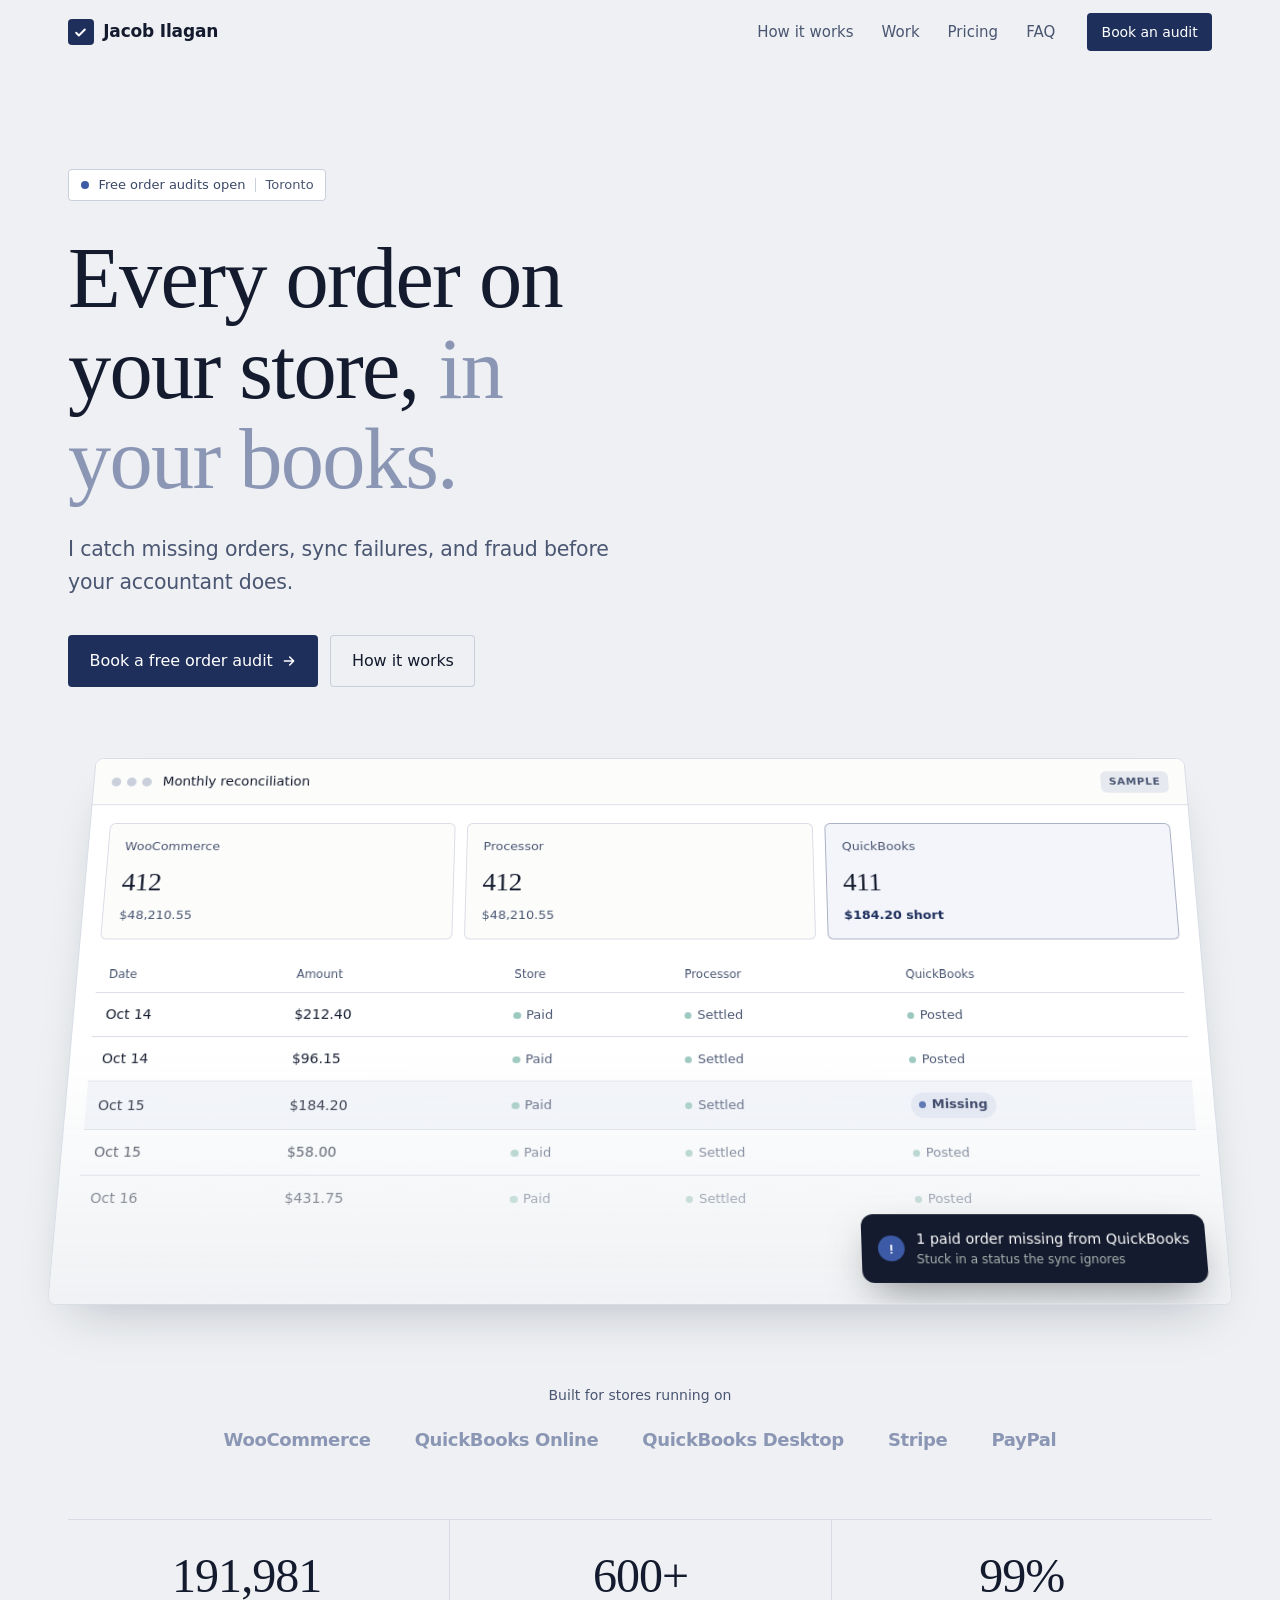
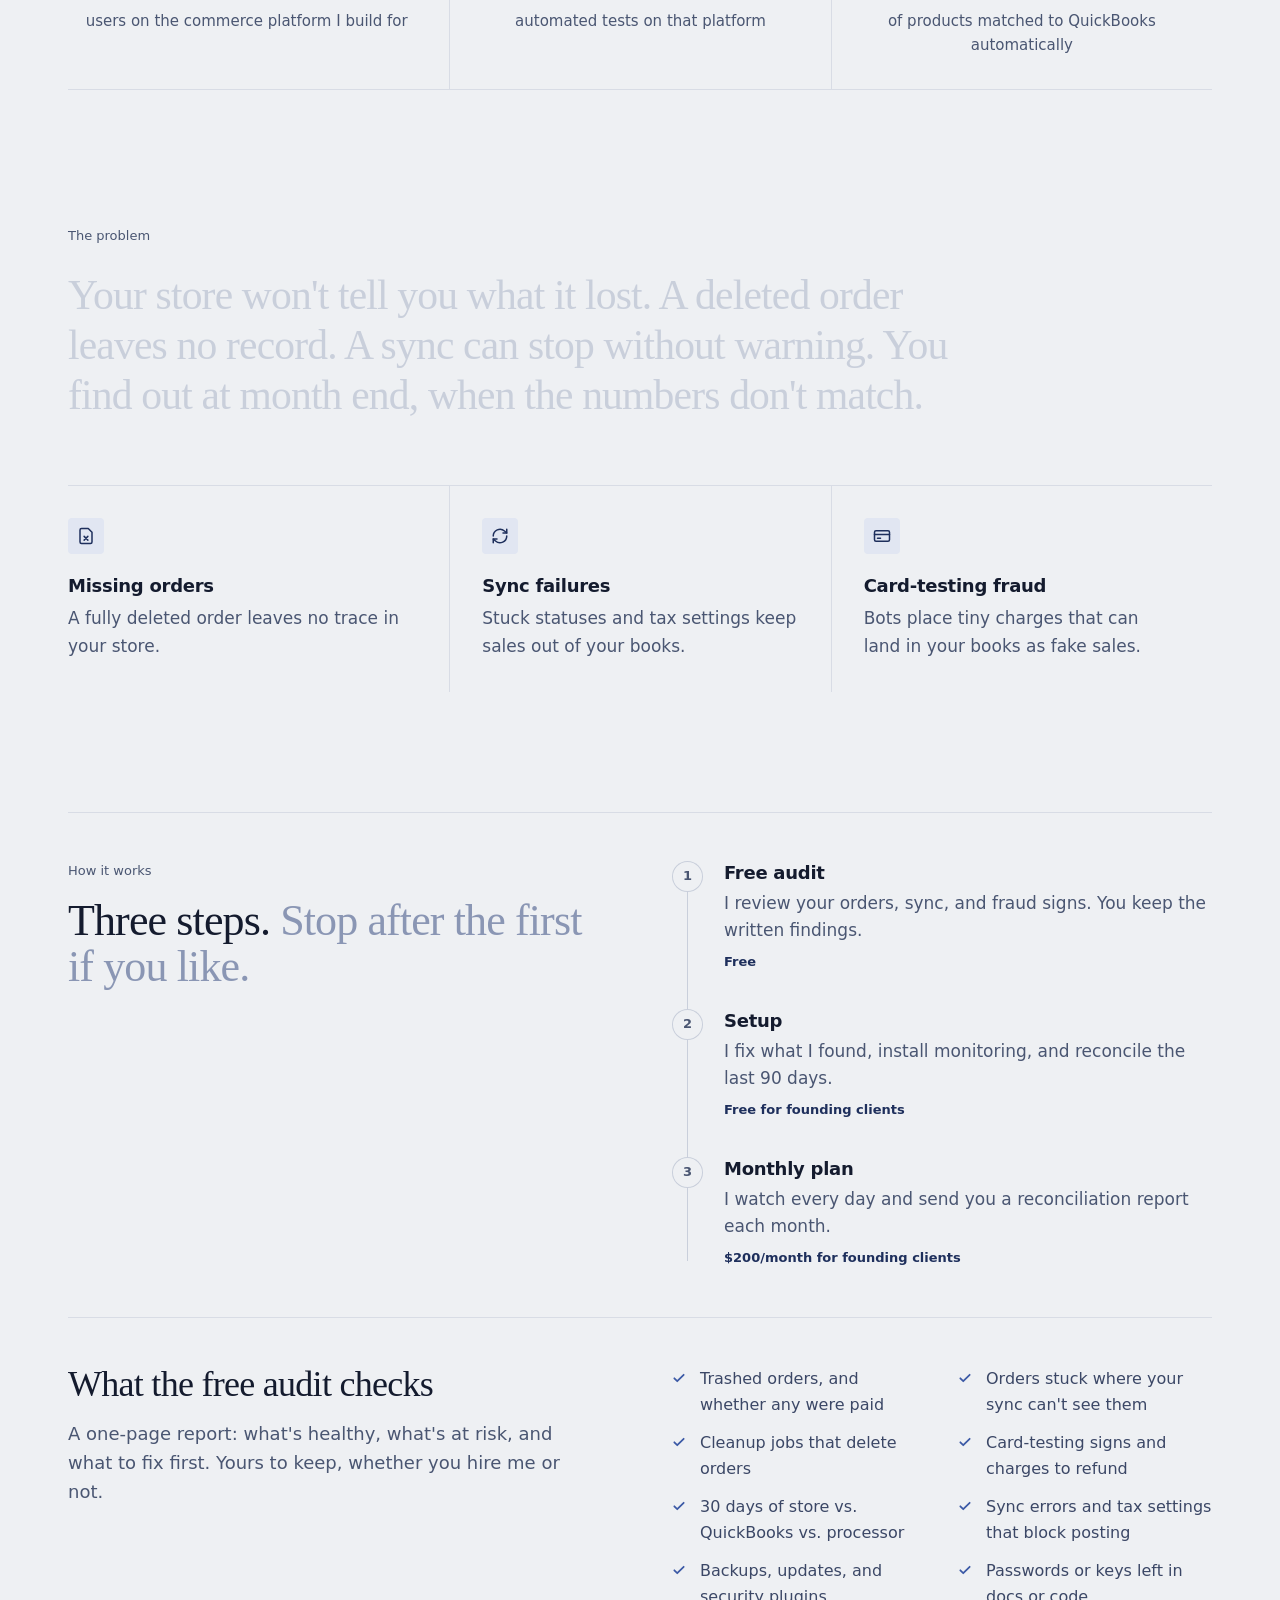
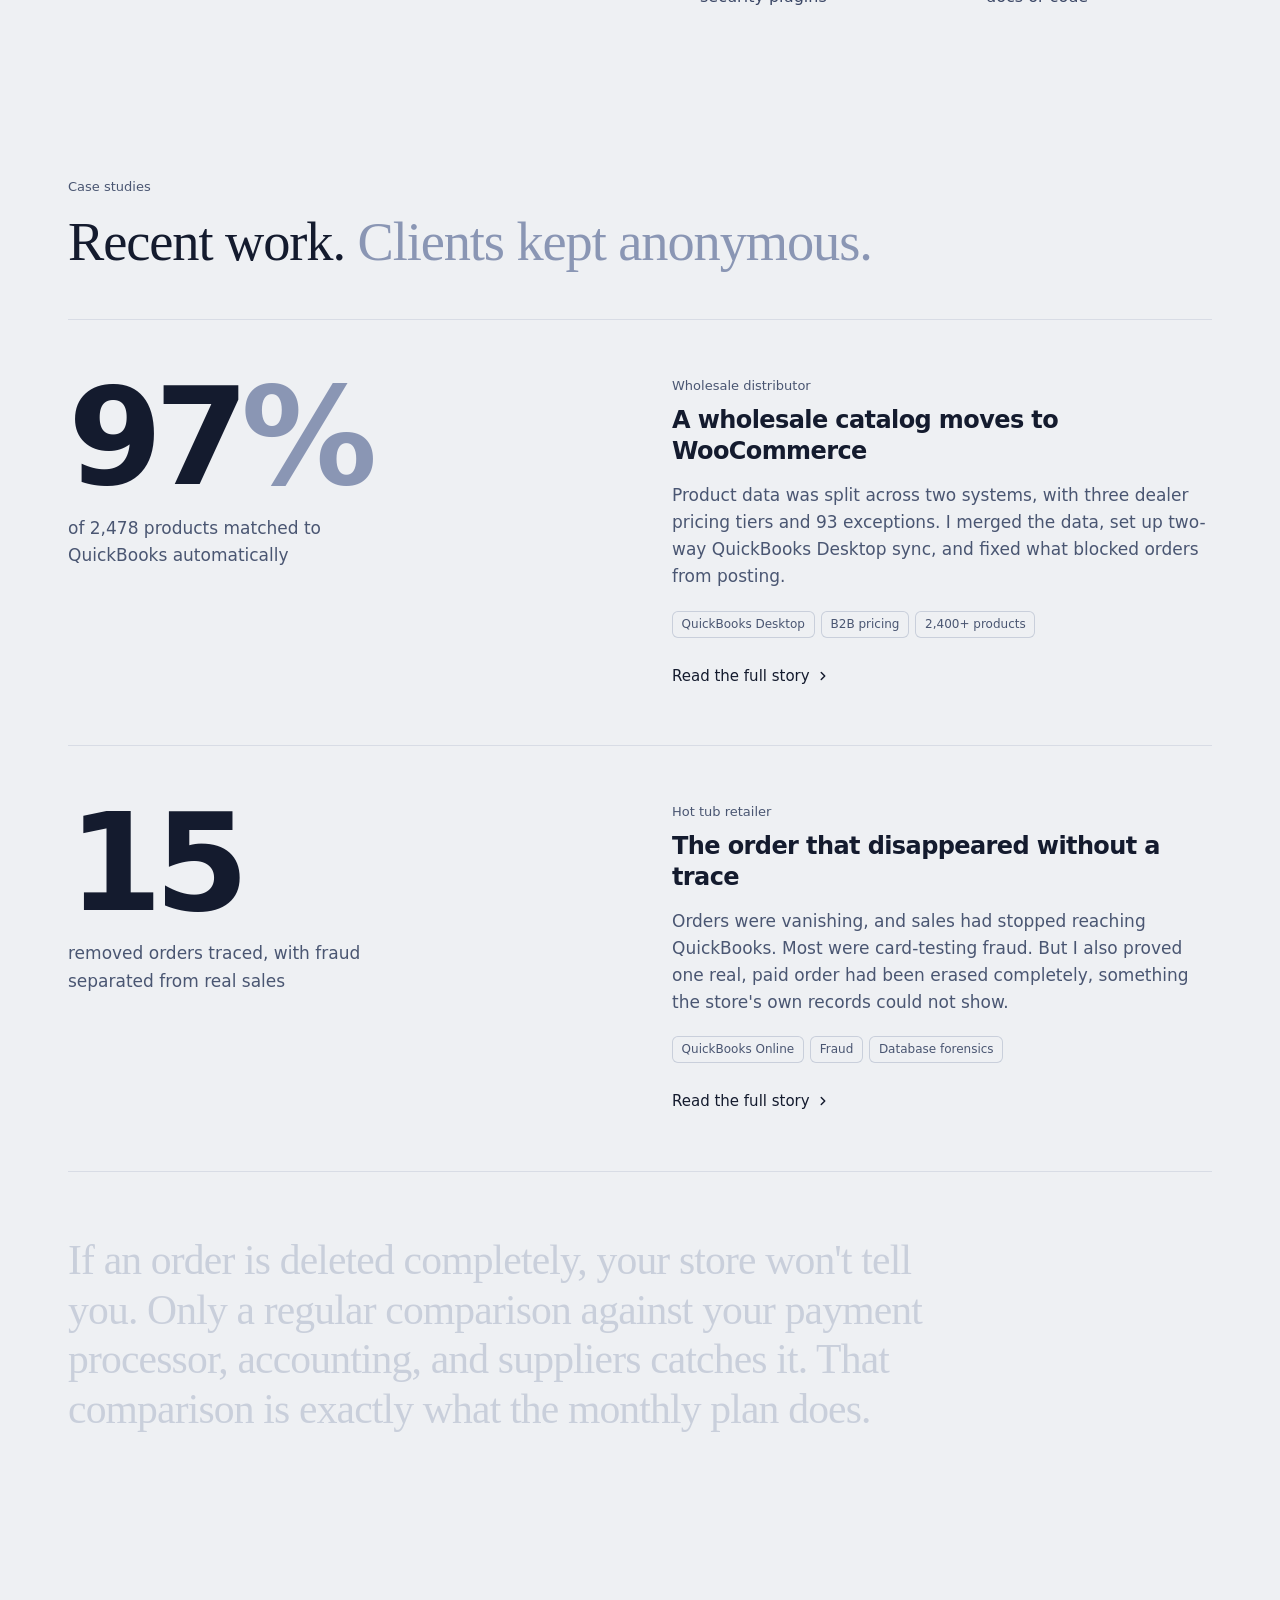
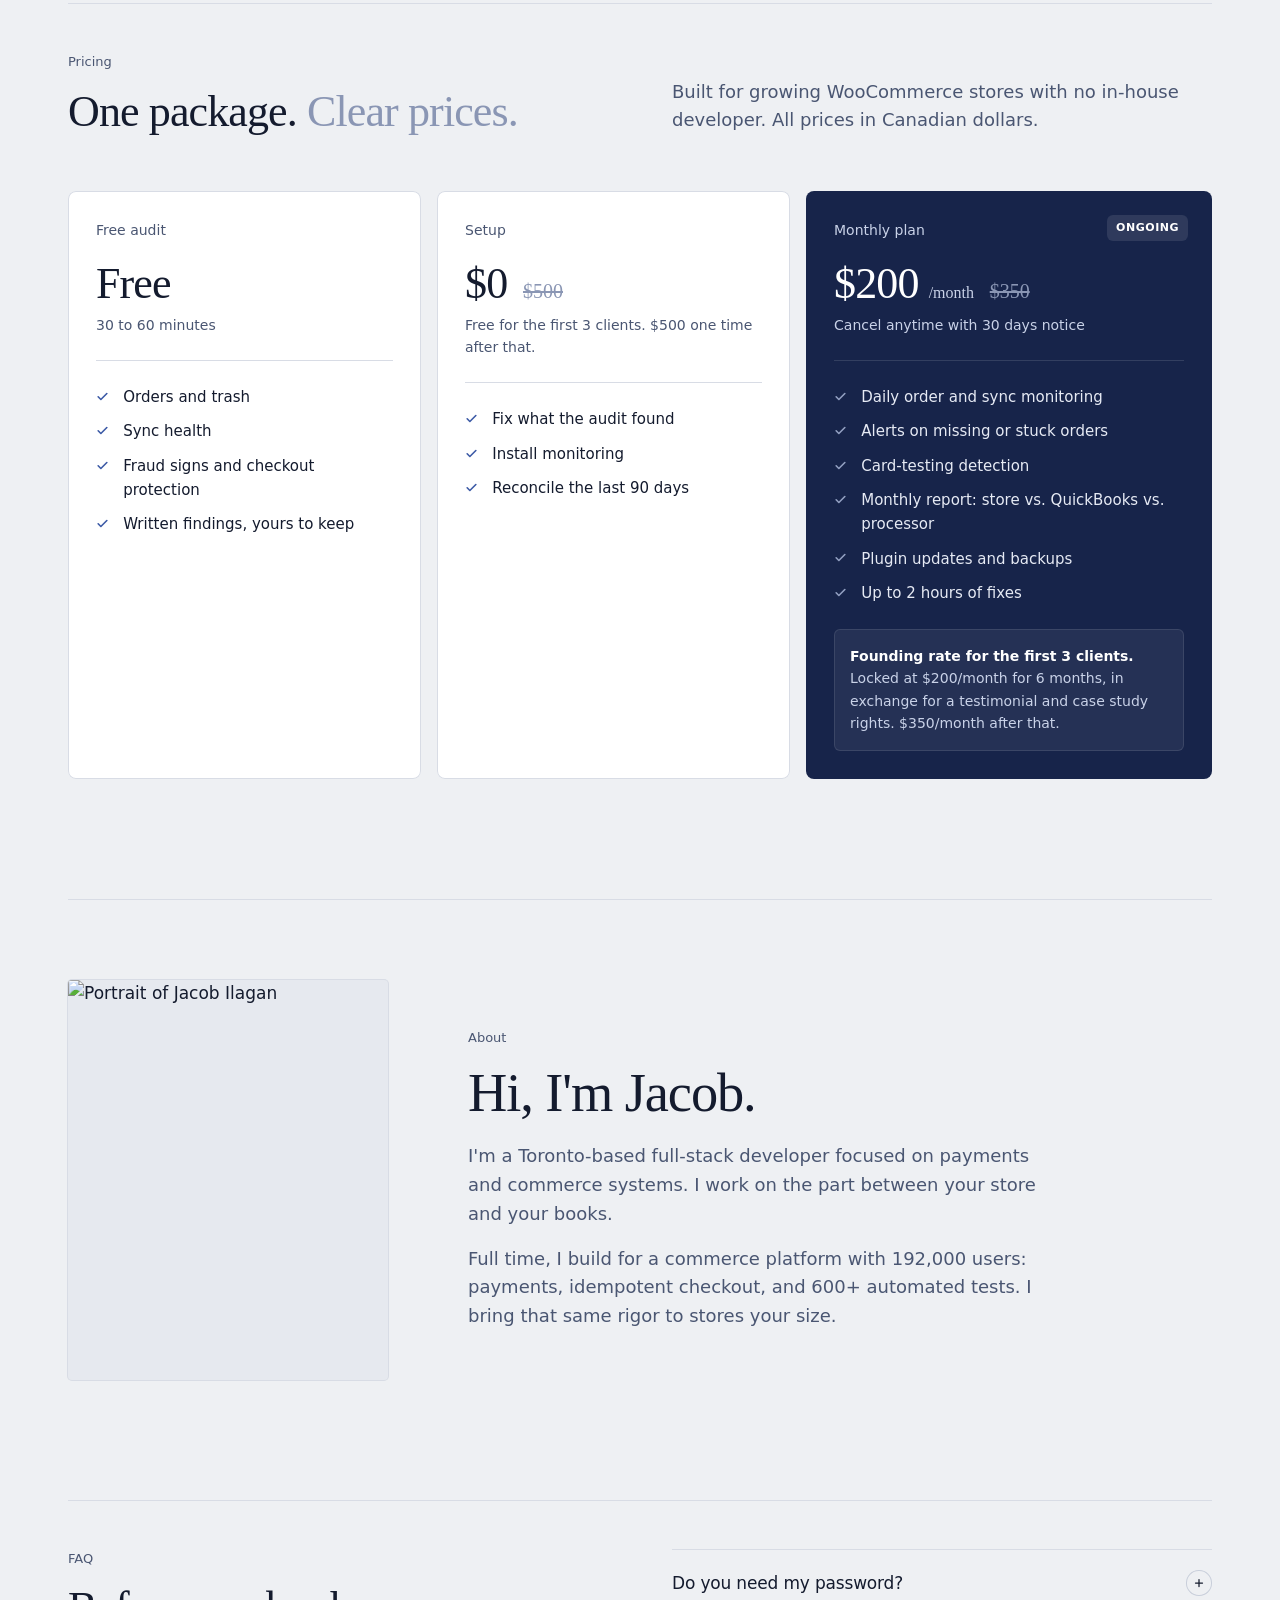
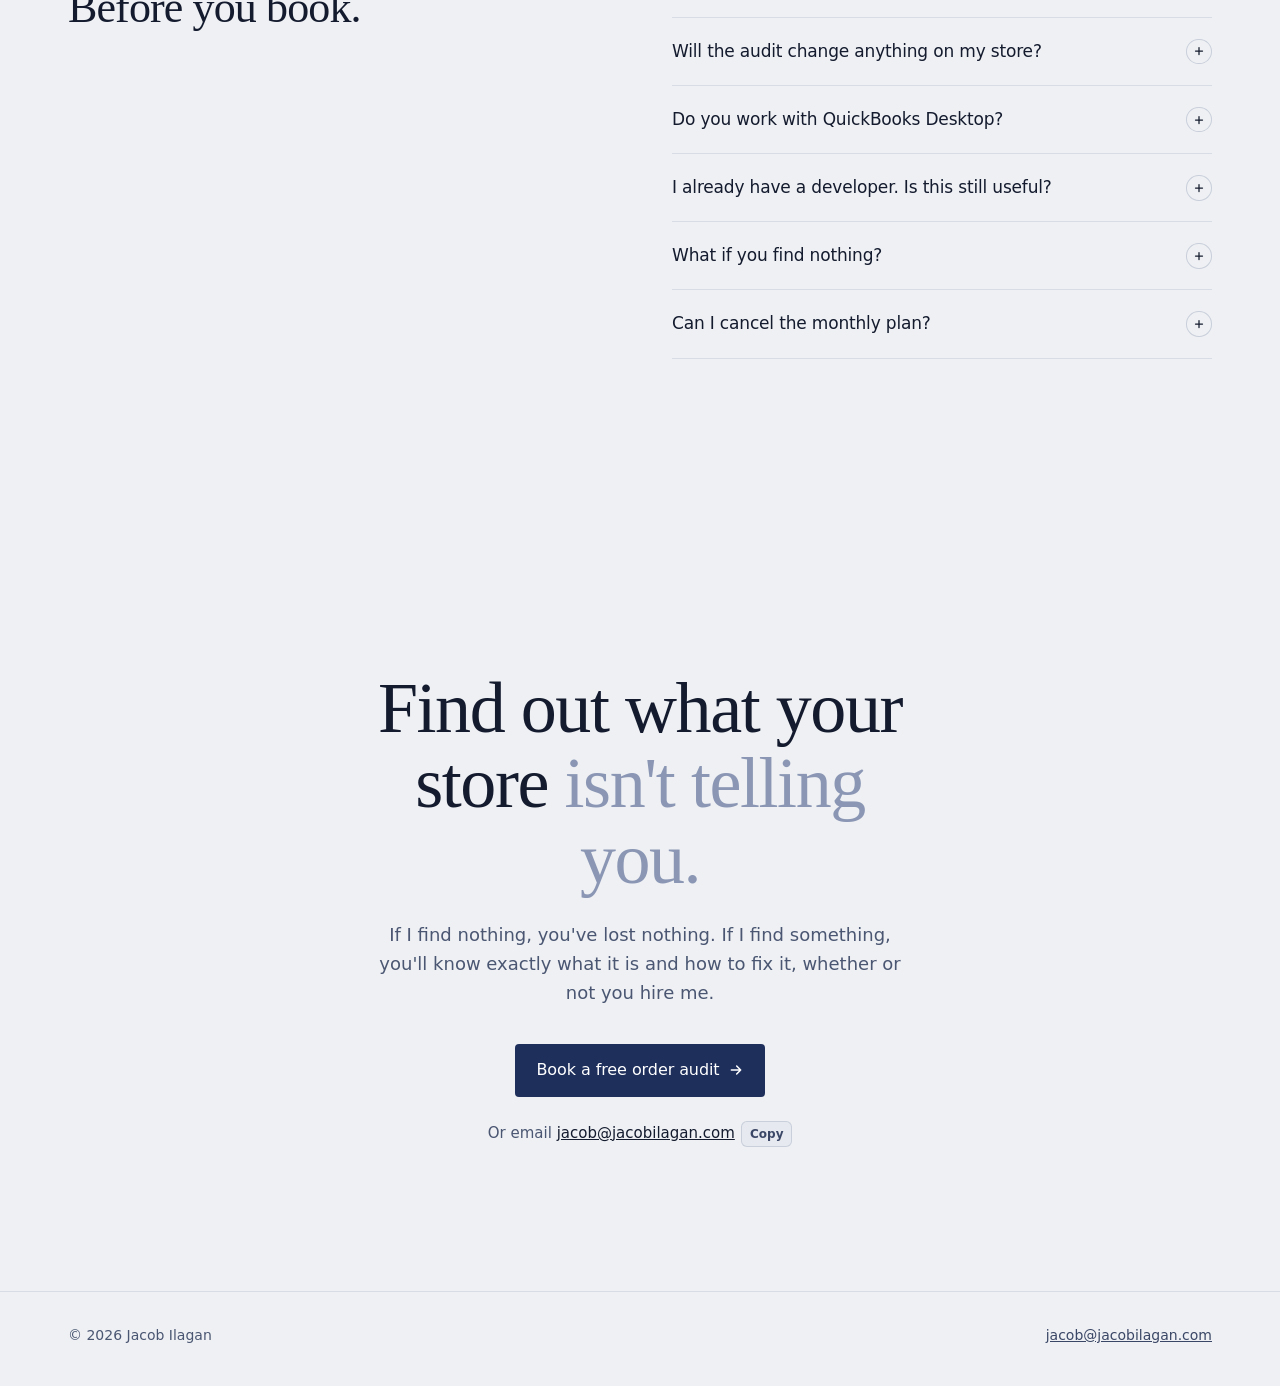
==== commit c7bc3c84: "Add case studies, experience, privacy page and shared styles - Move page styles into /assets/site.cs" ====
--- a/public/order-integrity/index.html
+++ b/public/order-integrity/index.html
@@ -390,6 +390,52 @@
     .hero .ctas .btn { flex: 1 1 100%; justify-content: center; }
     .final { padding: 6rem 0; }
   }
+</style>
+<style>
+  /* Theme layer: matches jacobilagan.com (navy, Newsreader, IBM Plex). Overrides the original styles above. */
+  @font-face { font-family: "Newsreader"; src: url("/fonts/newsreader-400.woff2") format("woff2"); font-weight: 400; font-display: swap; }
+  @font-face { font-family: "IBM Plex Sans"; src: url("/fonts/plex-sans-400.woff2") format("woff2"); font-weight: 400; font-display: swap; }
+  @font-face { font-family: "IBM Plex Sans"; src: url("/fonts/plex-sans-500.woff2") format("woff2"); font-weight: 500; font-display: swap; }
+  @font-face { font-family: "IBM Plex Sans"; src: url("/fonts/plex-sans-600.woff2") format("woff2"); font-weight: 600; font-display: swap; }
+  @font-face { font-family: "IBM Plex Mono"; src: url("/fonts/plex-mono-400.woff2") format("woff2"); font-weight: 400; font-display: swap; }
+  :root {
+    --ink: #141B2E; --ink-2: #3B4766; --muted: #4A5672; --faint: #8A96B4;
+    --line: #D8DCE5; --line-2: #C9CFDB; --bg: #EEF0F3; --card: #FFFFFF; --soft: #E6E9EF;
+    --accent: #1E2F5C; --accent-dark: #17244A; --accent-bright: #3C5AA6; --accent-soft: #E1E6F2;
+    --sans: "IBM Plex Sans", system-ui, sans-serif; --mono: "IBM Plex Mono", ui-monospace, Menlo, monospace;
+    --serif: "Newsreader", Georgia, serif;
+  --radius: 8px;
+  }
+  .plan::before, .plan.featured::before, .final::before { display: none; }
+  .plan .price { font-family: var(--serif); font-weight: 400; letter-spacing: -0.02em; }
+  .plan.featured { background: #17244A; color: #E6EAF4; }
+  .plan.featured .name, .plan.featured .note, .plan.featured .price small { color: #C9D2E8; }
+  .plan.featured li svg { color: #93A0C2; }
+  .founding { border-radius: 6px; color: #C9D2E8; }
+  .headshot { border-radius: 4px; background: var(--soft); }
+  .tile.flag { background: #F3F5FA; }
+  h1, h2, .statement, .stat-num, .tile .v { font-family: var(--serif); font-weight: 400; letter-spacing: -0.02em; }
+  h1, h2 { line-height: 1.05; }
+  .statement { line-height: 1.2; }
+  .site-header { background: rgba(238, 240, 243, 0.86); -webkit-backdrop-filter: none; backdrop-filter: none; }
+  .brand-mark { border-radius: 4px; }
+  .btn { border-radius: 4px; }
+  .btn-primary { background: var(--accent); box-shadow: none; }
+  .btn-primary:hover { background: var(--accent-dark); box-shadow: none; }
+  .btn-primary::after { display: none; }
+  .hero::before, .hero::after { display: none; }
+  .hero h1 .soft { color: var(--faint); }
+  .pill { border-radius: 4px; background: var(--card); }
+  .pill-dot::after { animation: none; display: none; }
+  .js .split .w { filter: none; }
+  .app { border-radius: 8px; box-shadow: 0 0 0 1px var(--line), 0 24px 48px -24px rgba(20, 27, 46, .28); }
+  .tile { border-radius: 6px; }
+  .tile.flag { background: #F3F5FA; box-shadow: inset 0 0 0 1px rgba(30, 47, 92, .35); }
+  .js .app.live .tile.flag { animation: none; }
+  .row-flag td { background: #F3F5FA; }
+  .problem .ic { border-radius: 4px; }
+  .problem:hover .ic { transform: none; }
+  @media (prefers-reduced-motion: reduce) { .js .split .w, .js .fade-up { animation: none; opacity: 1; transform: none; } }
 </style>
 </head>
 <body>
